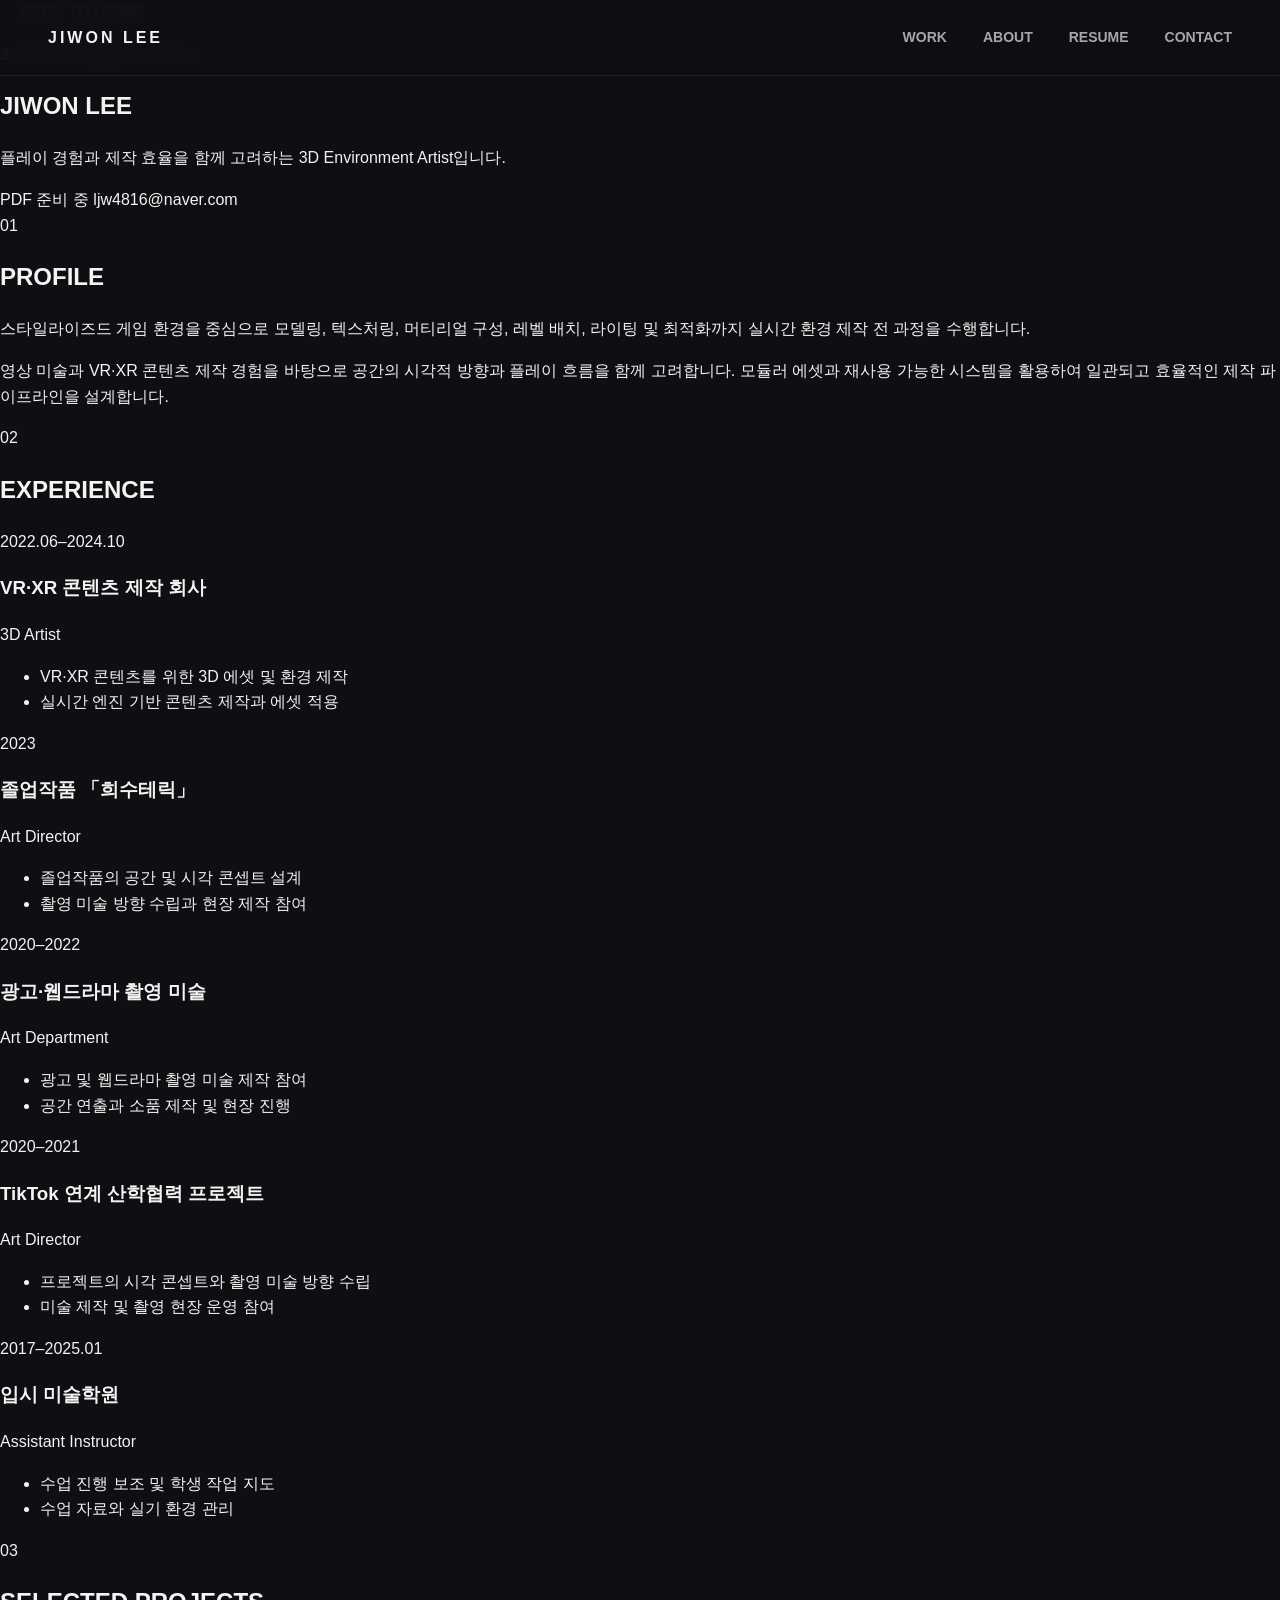
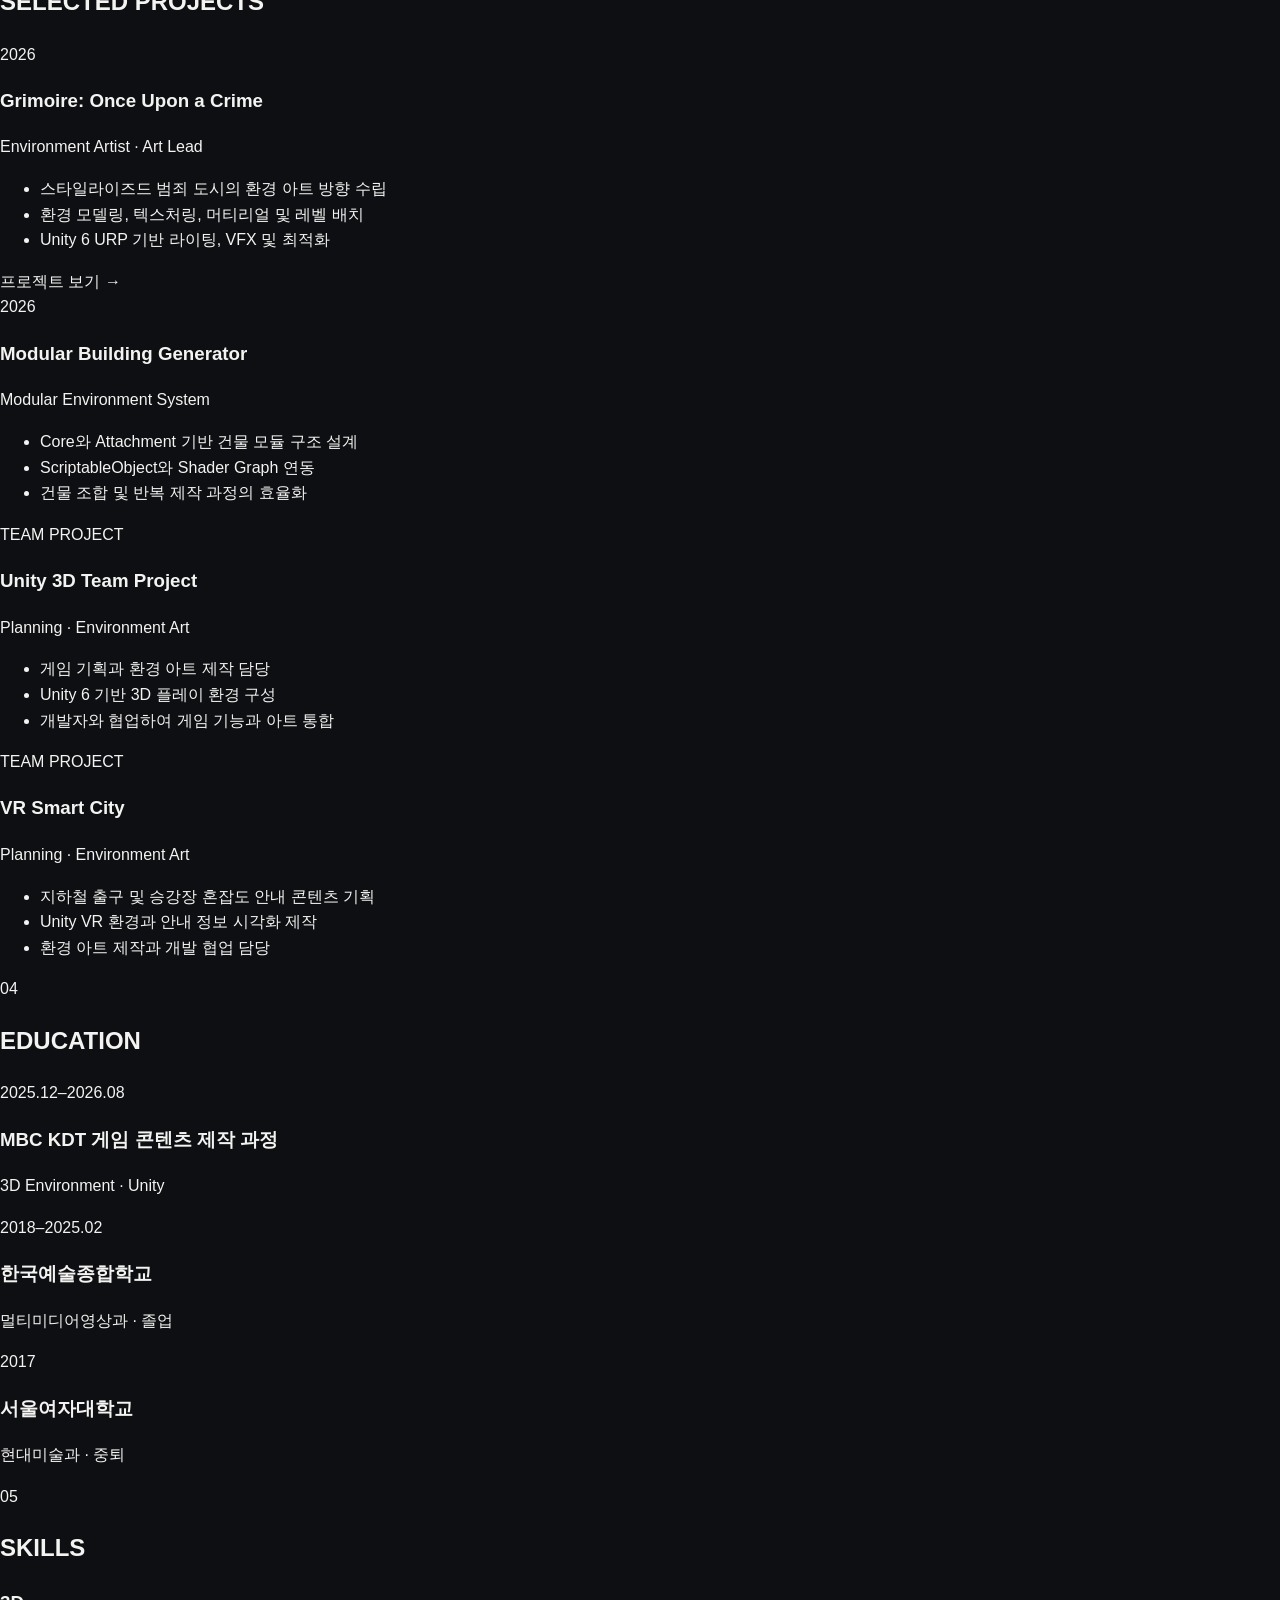
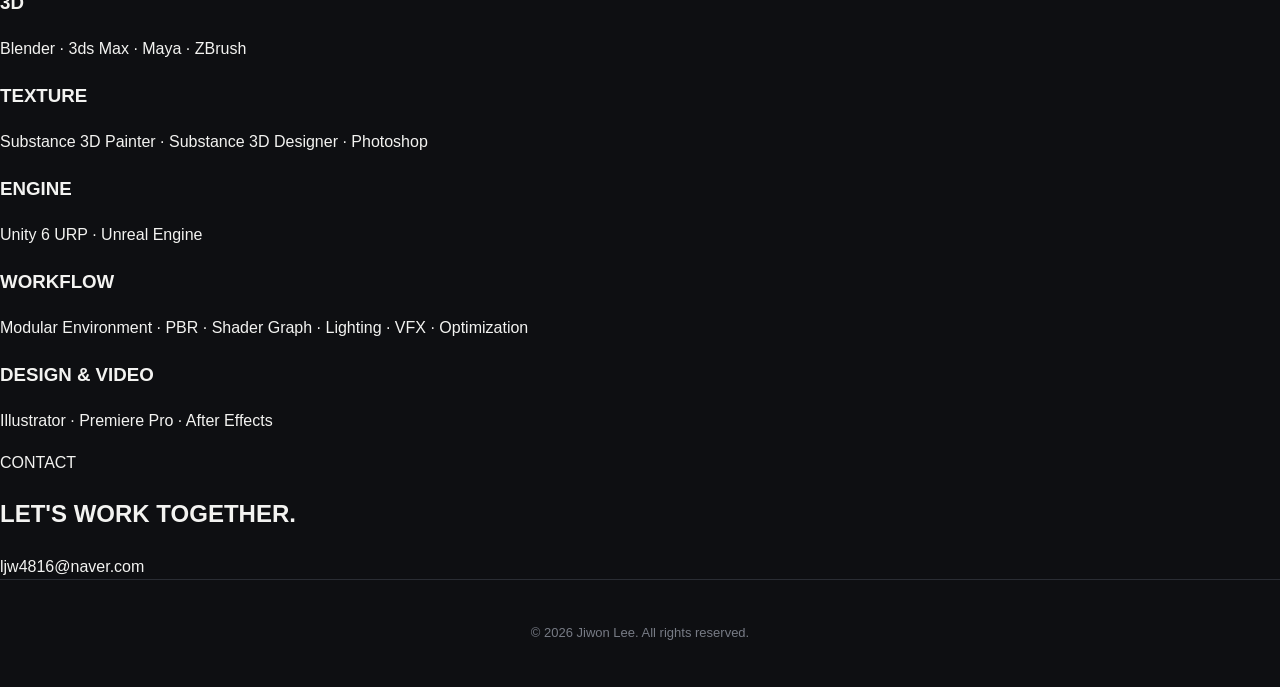
==== resume.html @ 272be7c1 "기능: 실제 이력 기반 웹 이력서 페이지 추가 학력, 실무 경험, 주요 프로젝트 및 사용 기술을 실제 이력에 맞게 반영했습니다." ====
<!DOCTYPE html>
<html lang="ko">
<head>
    <meta charset="UTF-8">
    <meta name="viewport" content="width=device-width, initial-scale=1.0">

    <title>Resume | Jiwon Lee</title>

    <link rel="stylesheet" href="style.css">
    <link rel="stylesheet" href="resume.css">
</head>

<body class="resume-page">

<header class="site-header">
    <a class="logo" href="index.html">JIWON LEE</a>

    <nav>
        <a href="index.html#projects">Work</a>
        <a href="index.html#about">About</a>
        <a href="index.html#resume">Resume</a>
        <a href="index.html#contact">Contact</a>
    </nav>
</header>

<main class="resume-main">

    <!-- 이력서 제목 -->
    <section class="resume-hero">

        <a class="resume-back-link" href="index.html">
            ← BACK TO HOME
        </a>

        <div class="resume-heading">
            <p>3D ENVIRONMENT ARTIST</p>

            <h1>JIWON LEE</h1>

            <p class="resume-introduction">
                플레이 경험과 제작 효율을 함께 고려하는
                3D Environment Artist입니다.
            </p>
        </div>

        <div class="resume-actions">
            <span class="resume-download disabled-download">
                PDF 준비 중
            </span>

            <a class="resume-email" href="mailto:ljw4816@naver.com">
                ljw4816@naver.com
            </a>
        </div>

    </section>


    <!-- 프로필 -->
    <section class="resume-content-section">

        <div class="resume-section-title">
            <span>01</span>
            <h2>PROFILE</h2>
        </div>

        <div class="resume-section-body">
            <p class="resume-profile-text">
                스타일라이즈드 게임 환경을 중심으로 모델링, 텍스처링,
                머티리얼 구성, 레벨 배치, 라이팅 및 최적화까지
                실시간 환경 제작 전 과정을 수행합니다.
            </p>

            <p class="resume-profile-text">
                영상 미술과 VR·XR 콘텐츠 제작 경험을 바탕으로
                공간의 시각적 방향과 플레이 흐름을 함께 고려합니다.
                모듈러 에셋과 재사용 가능한 시스템을 활용하여
                일관되고 효율적인 제작 파이프라인을 설계합니다.
            </p>
        </div>

    </section>


    <!-- 경력 -->
    <section class="resume-content-section">

        <div class="resume-section-title">
            <span>02</span>
            <h2>EXPERIENCE</h2>
        </div>

        <div class="resume-section-body">

            <article class="resume-entry">
                <div class="resume-entry-date">
                    2022.06–2024.10
                </div>

                <div class="resume-entry-content">
                    <h3>VR·XR 콘텐츠 제작 회사</h3>

                    <p class="resume-entry-subtitle">
                        3D Artist
                    </p>

                    <ul>
                        <li>VR·XR 콘텐츠를 위한 3D 에셋 및 환경 제작</li>
                        <li>실시간 엔진 기반 콘텐츠 제작과 에셋 적용</li>
                    </ul>
                </div>
            </article>


            <article class="resume-entry">
                <div class="resume-entry-date">
                    2023
                </div>

                <div class="resume-entry-content">
                    <h3>졸업작품 「희수테릭」</h3>

                    <p class="resume-entry-subtitle">
                        Art Director
                    </p>

                    <ul>
                        <li>졸업작품의 공간 및 시각 콘셉트 설계</li>
                        <li>촬영 미술 방향 수립과 현장 제작 참여</li>
                    </ul>
                </div>
            </article>


            <article class="resume-entry">
                <div class="resume-entry-date">
                    2020–2022
                </div>

                <div class="resume-entry-content">
                    <h3>광고·웹드라마 촬영 미술</h3>

                    <p class="resume-entry-subtitle">
                        Art Department
                    </p>

                    <ul>
                        <li>광고 및 웹드라마 촬영 미술 제작 참여</li>
                        <li>공간 연출과 소품 제작 및 현장 진행</li>
                    </ul>
                </div>
            </article>


            <article class="resume-entry">
                <div class="resume-entry-date">
                    2020–2021
                </div>

                <div class="resume-entry-content">
                    <h3>TikTok 연계 산학협력 프로젝트</h3>

                    <p class="resume-entry-subtitle">
                        Art Director
                    </p>

                    <ul>
                        <li>프로젝트의 시각 콘셉트와 촬영 미술 방향 수립</li>
                        <li>미술 제작 및 촬영 현장 운영 참여</li>
                    </ul>
                </div>
            </article>


            <article class="resume-entry">
                <div class="resume-entry-date">
                    2017–2025.01
                </div>

                <div class="resume-entry-content">
                    <h3>입시 미술학원</h3>

                    <p class="resume-entry-subtitle">
                        Assistant Instructor
                    </p>

                    <ul>
                        <li>수업 진행 보조 및 학생 작업 지도</li>
                        <li>수업 자료와 실기 환경 관리</li>
                    </ul>
                </div>
            </article>

        </div>

    </section>


    <!-- 주요 프로젝트 -->
    <section class="resume-content-section">

        <div class="resume-section-title">
            <span>03</span>
            <h2>SELECTED PROJECTS</h2>
        </div>

        <div class="resume-section-body">

            <article class="resume-entry">
                <div class="resume-entry-date">
                    2026
                </div>

                <div class="resume-entry-content">
                    <h3>Grimoire: Once Upon a Crime</h3>

                    <p class="resume-entry-subtitle">
                        Environment Artist · Art Lead
                    </p>

                    <ul>
                        <li>스타일라이즈드 범죄 도시의 환경 아트 방향 수립</li>
                        <li>환경 모델링, 텍스처링, 머티리얼 및 레벨 배치</li>
                        <li>Unity 6 URP 기반 라이팅, VFX 및 최적화</li>
                    </ul>

                    <a
                        class="resume-project-link"
                        href="projects/grimoire.html"
                    >
                        프로젝트 보기 →
                    </a>
                </div>
            </article>


            <article class="resume-entry">
                <div class="resume-entry-date">
                    2026
                </div>

                <div class="resume-entry-content">
                    <h3>Modular Building Generator</h3>

                    <p class="resume-entry-subtitle">
                        Modular Environment System
                    </p>

                    <ul>
                        <li>Core와 Attachment 기반 건물 모듈 구조 설계</li>
                        <li>ScriptableObject와 Shader Graph 연동</li>
                        <li>건물 조합 및 반복 제작 과정의 효율화</li>
                    </ul>
                </div>
            </article>


            <article class="resume-entry">
                <div class="resume-entry-date">
                    TEAM PROJECT
                </div>

                <div class="resume-entry-content">
                    <h3>Unity 3D Team Project</h3>

                    <p class="resume-entry-subtitle">
                        Planning · Environment Art
                    </p>

                    <ul>
                        <li>게임 기획과 환경 아트 제작 담당</li>
                        <li>Unity 6 기반 3D 플레이 환경 구성</li>
                        <li>개발자와 협업하여 게임 기능과 아트 통합</li>
                    </ul>
                </div>
            </article>


            <article class="resume-entry">
                <div class="resume-entry-date">
                    TEAM PROJECT
                </div>

                <div class="resume-entry-content">
                    <h3>VR Smart City</h3>

                    <p class="resume-entry-subtitle">
                        Planning · Environment Art
                    </p>

                    <ul>
                        <li>지하철 출구 및 승강장 혼잡도 안내 콘텐츠 기획</li>
                        <li>Unity VR 환경과 안내 정보 시각화 제작</li>
                        <li>환경 아트 제작과 개발 협업 담당</li>
                    </ul>
                </div>
            </article>

        </div>

    </section>


    <!-- 학력 및 교육 -->
    <section class="resume-content-section">

        <div class="resume-section-title">
            <span>04</span>
            <h2>EDUCATION</h2>
        </div>

        <div class="resume-section-body">

            <article class="resume-entry">
                <div class="resume-entry-date">
                    2025.12–2026.08
                </div>

                <div class="resume-entry-content">
                    <h3>MBC KDT 게임 콘텐츠 제작 과정</h3>

                    <p class="resume-entry-subtitle">
                        3D Environment · Unity
                    </p>
                </div>
            </article>


            <article class="resume-entry">
                <div class="resume-entry-date">
                    2018–2025.02
                </div>

                <div class="resume-entry-content">
                    <h3>한국예술종합학교</h3>

                    <p class="resume-entry-subtitle">
                        멀티미디어영상과 · 졸업
                    </p>
                </div>
            </article>


            <article class="resume-entry">
                <div class="resume-entry-date">
                    2017
                </div>

                <div class="resume-entry-content">
                    <h3>서울여자대학교</h3>

                    <p class="resume-entry-subtitle">
                        현대미술과 · 중퇴
                    </p>
                </div>
            </article>

        </div>

    </section>


    <!-- 기술 -->
    <section class="resume-content-section">

        <div class="resume-section-title">
            <span>05</span>
            <h2>SKILLS</h2>
        </div>

        <div class="resume-section-body skills-body">

            <div class="resume-skill-group">
                <h3>3D</h3>
                <p>Blender · 3ds Max · Maya · ZBrush</p>
            </div>

            <div class="resume-skill-group">
                <h3>TEXTURE</h3>
                <p>
                    Substance 3D Painter · Substance 3D Designer · Photoshop
                </p>
            </div>

            <div class="resume-skill-group">
                <h3>ENGINE</h3>
                <p>Unity 6 URP · Unreal Engine</p>
            </div>

            <div class="resume-skill-group">
                <h3>WORKFLOW</h3>
                <p>
                    Modular Environment · PBR · Shader Graph ·
                    Lighting · VFX · Optimization
                </p>
            </div>

            <div class="resume-skill-group">
                <h3>DESIGN & VIDEO</h3>
                <p>
                    Illustrator · Premiere Pro · After Effects
                </p>
            </div>

        </div>

    </section>


    <!-- 연락처 -->
    <section class="resume-contact">

        <p>CONTACT</p>
        <h2>LET'S WORK TOGETHER.</h2>

        <a href="mailto:ljw4816@naver.com">
            ljw4816@naver.com
        </a>

    </section>

</main>

<footer>
    <p>© 2026 Jiwon Lee. All rights reserved.</p>
</footer>

</body>
</html>
---- style.css ----
/* ================================
   기본 설정
================================ */

:root {
    --background: #0e0f12;
    --surface: #17191e;
    --surface-light: #1d2026;
    --text-primary: #f3f3f1;
    --text-secondary: #a5a7ad;
    --line: #2a2d34;
    --accent: #9a7cff;
}

* {
    box-sizing: border-box;
}

html {
    scroll-behavior: smooth;
}

body {
    margin: 0;
    background-color: var(--background);
    color: var(--text-primary);
    font-family: "Pretendard", "Noto Sans KR", Arial, sans-serif;
    line-height: 1.6;
}

a {
    color: inherit;
    text-decoration: none;
}

img {
    display: block;
    width: 100%;
}

.section {
    width: min(1400px, calc(100% - 96px));
    margin: 0 auto;
    padding: 130px 0;
}


/* ================================
   상단 메뉴
================================ */

.site-header {
    position: fixed;
    top: 0;
    left: 0;
    z-index: 1000;

    display: flex;
    align-items: center;
    justify-content: space-between;

    width: 100%;
    height: 76px;
    padding: 0 48px;

    background-color: rgba(14, 15, 18, 0.92);
    border-bottom: 1px solid rgba(255, 255, 255, 0.08);
    backdrop-filter: blur(12px);
}

.logo {
    font-size: 16px;
    font-weight: 800;
    letter-spacing: 3px;
}

nav {
    display: flex;
    gap: 36px;
}

nav a {
    position: relative;
    color: var(--text-secondary);
    font-size: 14px;
    font-weight: 600;
    text-transform: uppercase;
    transition: color 0.2s ease;
}

nav a:hover {
    color: var(--text-primary);
}

nav a::after {
    position: absolute;
    bottom: -10px;
    left: 0;

    width: 0;
    height: 2px;

    background-color: var(--accent);
    content: "";
    transition: width 0.2s ease;
}

nav a:hover::after {
    width: 100%;
}


/* ================================
   Hero
================================ */

.hero {
    position: relative;
    display: flex;
    align-items: flex-end;

    min-height: 100vh;
    padding: 150px 6% 80px;
    overflow: hidden;
}

.hero-image {
    position: absolute;
    inset: 76px 0 0;
}

.hero-overlay {
    position: absolute;
    inset: 0;

    background:
        linear-gradient(
            to top,
            rgba(8, 9, 12, 1) 5%,
            rgba(8, 9, 12, 0.72) 38%,
            rgba(8, 9, 12, 0.12) 75%
        );
}

.hero-content {
    position: relative;
    z-index: 2;
    max-width: 850px;
}

.hero-name {
    margin: 0 0 8px;
    font-size: clamp(42px, 6vw, 82px);
    font-weight: 800;
    line-height: 1;
    letter-spacing: -2px;
}

.hero h1 {
    margin: 22px 0 12px;
    color: var(--accent);
    font-size: clamp(18px, 2vw, 28px);
    font-weight: 600;
    letter-spacing: 4px;
}

.hero-description {
    margin: 0;
    color: var(--text-secondary);
    font-size: clamp(15px, 1.4vw, 19px);
}

.hero-button {
    position: absolute;
    right: 6%;
    bottom: 82px;
    z-index: 2;

    padding: 15px 26px;
    color: var(--accent);
    border: 1px solid var(--accent);

    font-size: 14px;
    font-weight: 700;
    letter-spacing: 1px;
    transition:
        color 0.2s ease,
        background-color 0.2s ease;
}

.hero-button:hover {
    color: #101114;
    background-color: var(--accent);
}


/* ================================
   임시 이미지 영역
================================ */

.placeholder-image {
    display: flex;
    align-items: center;
    justify-content: center;

    color: #777b85;
    background:
        linear-gradient(
            135deg,
            #191c22 0%,
            #232833 50%,
            #17191e 100%
        );
}

.placeholder-image span {
    padding: 12px 18px;
    border: 1px solid #3b3f49;

    font-size: 13px;
    font-weight: 700;
    letter-spacing: 2px;
}


/* ================================
   섹션 제목
================================ */

.section-heading {
    margin-bottom: 42px;
}

.section-heading p {
    margin: 0 0 7px;
    color: var(--accent);

    font-size: 12px;
    font-weight: 700;
    letter-spacing: 3px;
}

.section-heading h2 {
    margin: 0;
    font-size: clamp(28px, 4vw, 44px);
    letter-spacing: 3px;
}

.section-heading h2::after {
    display: block;

    width: 50px;
    height: 3px;
    margin-top: 16px;

    background-color: var(--accent);
    content: "";
}


/* ================================
   프로젝트
================================ */

.projects {
    padding-top: 120px;
}

.project-grid {
    display: grid;
    grid-template-columns: repeat(2, minmax(0, 1fr));
    gap: 28px;
}

.project-card {
    overflow: hidden;
    background-color: var(--surface);
    border: 1px solid var(--line);
    border-radius: 6px;

    transition:
        transform 0.25s ease,
        border-color 0.25s ease;
}

.project-card:hover {
    transform: translateY(-6px);
    border-color: var(--accent);
}

.project-image {
    width: 100%;
    aspect-ratio: 16 / 9;
    overflow: hidden;
}

.project-image img {
    width: 100%;
    height: 100%;
    object-fit: cover;

    transition: transform 0.35s ease;
}

.project-card:hover .project-image img {
    transform: scale(1.03);
}

.project-info {
    display: grid;
    grid-template-columns: auto 1fr auto;
    align-items: center;
    gap: 18px;

    min-height: 112px;
    padding: 22px 24px;
}

.project-number {
    align-self: start;
    color: var(--accent);
    font-weight: 800;
}

.project-info h3 {
    margin: 0 0 4px;
    font-size: 17px;
    line-height: 1.4;
}

.project-info p {
    margin: 0;
    color: var(--text-secondary);
    font-size: 14px;
}

.project-arrow {
    color: var(--accent);
    font-size: 25px;
}


/* ================================
   About
================================ */

.about {
    border-top: 1px solid var(--line);
}

.about-content {
    display: grid;
    grid-template-columns: 240px 1fr;
    align-items: center;
    gap: 70px;
}

.about-symbol {
    display: flex;
    align-items: center;
    justify-content: center;

    width: 210px;
    aspect-ratio: 1;
    color: var(--accent);
    border: 1px solid var(--accent);
    border-radius: 50%;

    font-size: 54px;
    font-weight: 800;
    letter-spacing: -4px;
}

.about-text {
    max-width: 850px;
}

.about-text h3 {
    margin: 0 0 22px;
    font-size: clamp(24px, 3vw, 38px);
    line-height: 1.35;
}

.about-text p {
    color: var(--text-secondary);
    font-size: 17px;
}

.skill-list {
    display: flex;
    flex-wrap: wrap;
    gap: 12px 30px;

    margin: 30px 0 0;
    padding: 26px 0 0;
    border-top: 1px solid var(--line);
    list-style: none;
}

.skill-list li {
    color: var(--accent);
    font-weight: 700;
}


/* ================================
   Resume
================================ */

.resume {
    border-top: 1px solid var(--line);
}

.resume-box {
    display: flex;
    align-items: center;
    justify-content: space-between;
    gap: 40px;

    padding: 48px;
    background-color: var(--surface);
    border: 1px solid var(--line);
}

.resume-box p {
    margin: 0;
    color: var(--text-secondary);
    font-size: 18px;
}

.outline-button {
    flex-shrink: 0;
    padding: 14px 24px;
    color: var(--accent);
    border: 1px solid var(--accent);

    font-size: 14px;
    font-weight: 700;
    letter-spacing: 1px;
}

.outline-button:hover {
    color: var(--background);
    background-color: var(--accent);
}


/* ================================
   Contact
================================ */

.contact {
    padding-top: 160px;
    padding-bottom: 160px;
    text-align: center;
}

.contact-label {
    margin: 0;
    color: var(--accent);

    font-size: 13px;
    font-weight: 700;
    letter-spacing: 4px;
}

.contact h2 {
    margin: 20px 0;
    font-size: clamp(36px, 6vw, 76px);
    line-height: 1.1;
}

.contact > p:not(.contact-label) {
    color: var(--text-secondary);
}

.email-link {
    display: inline-block;
    margin-top: 20px;

    color: var(--accent);
    font-size: clamp(18px, 2vw, 26px);
    font-weight: 700;
}

.social-links {
    display: flex;
    justify-content: center;
    gap: 30px;

    margin-top: 45px;
}

.social-links a {
    color: var(--text-secondary);
}

.social-links a:hover {
    color: var(--text-primary);
}


/* ================================
   Footer
================================ */

footer {
    padding: 30px 48px;
    color: #777b85;
    border-top: 1px solid var(--line);

    font-size: 13px;
    text-align: center;
}


/* ================================
   태블릿 · 모바일
================================ */

@media (max-width: 900px) {
    .section {
        width: min(100% - 48px, 1400px);
        padding: 90px 0;
    }

    .site-header {
        height: 68px;
        padding: 0 24px;
    }

    nav {
        gap: 20px;
    }

    .hero {
        min-height: 820px;
        padding: 130px 24px 100px;
    }

    .hero-image {
        inset: 68px 0 0;
    }

    .hero-button {
        right: auto;
        bottom: 40px;
        left: 24px;
    }

    .project-grid {
        grid-template-columns: 1fr;
    }

    .about-content {
        grid-template-columns: 1fr;
        gap: 40px;
    }

    .about-symbol {
        width: 150px;
    }

    .resume-box {
        align-items: flex-start;
        flex-direction: column;
    }
}

@media (max-width: 620px) {
    .logo {
        font-size: 13px;
        letter-spacing: 2px;
    }

    nav a {
        display: none;
    }

    nav a:first-child,
    nav a:last-child {
        display: block;
    }

    .hero-name {
        letter-spacing: -1px;
    }

    .hero h1 {
        letter-spacing: 2px;
    }

    .project-info {
        grid-template-columns: auto 1fr;
    }

    .project-arrow {
        display: none;
    }

    .resume-box {
        padding: 30px 24px;
    }

    .social-links {
        flex-wrap: wrap;
    }
}
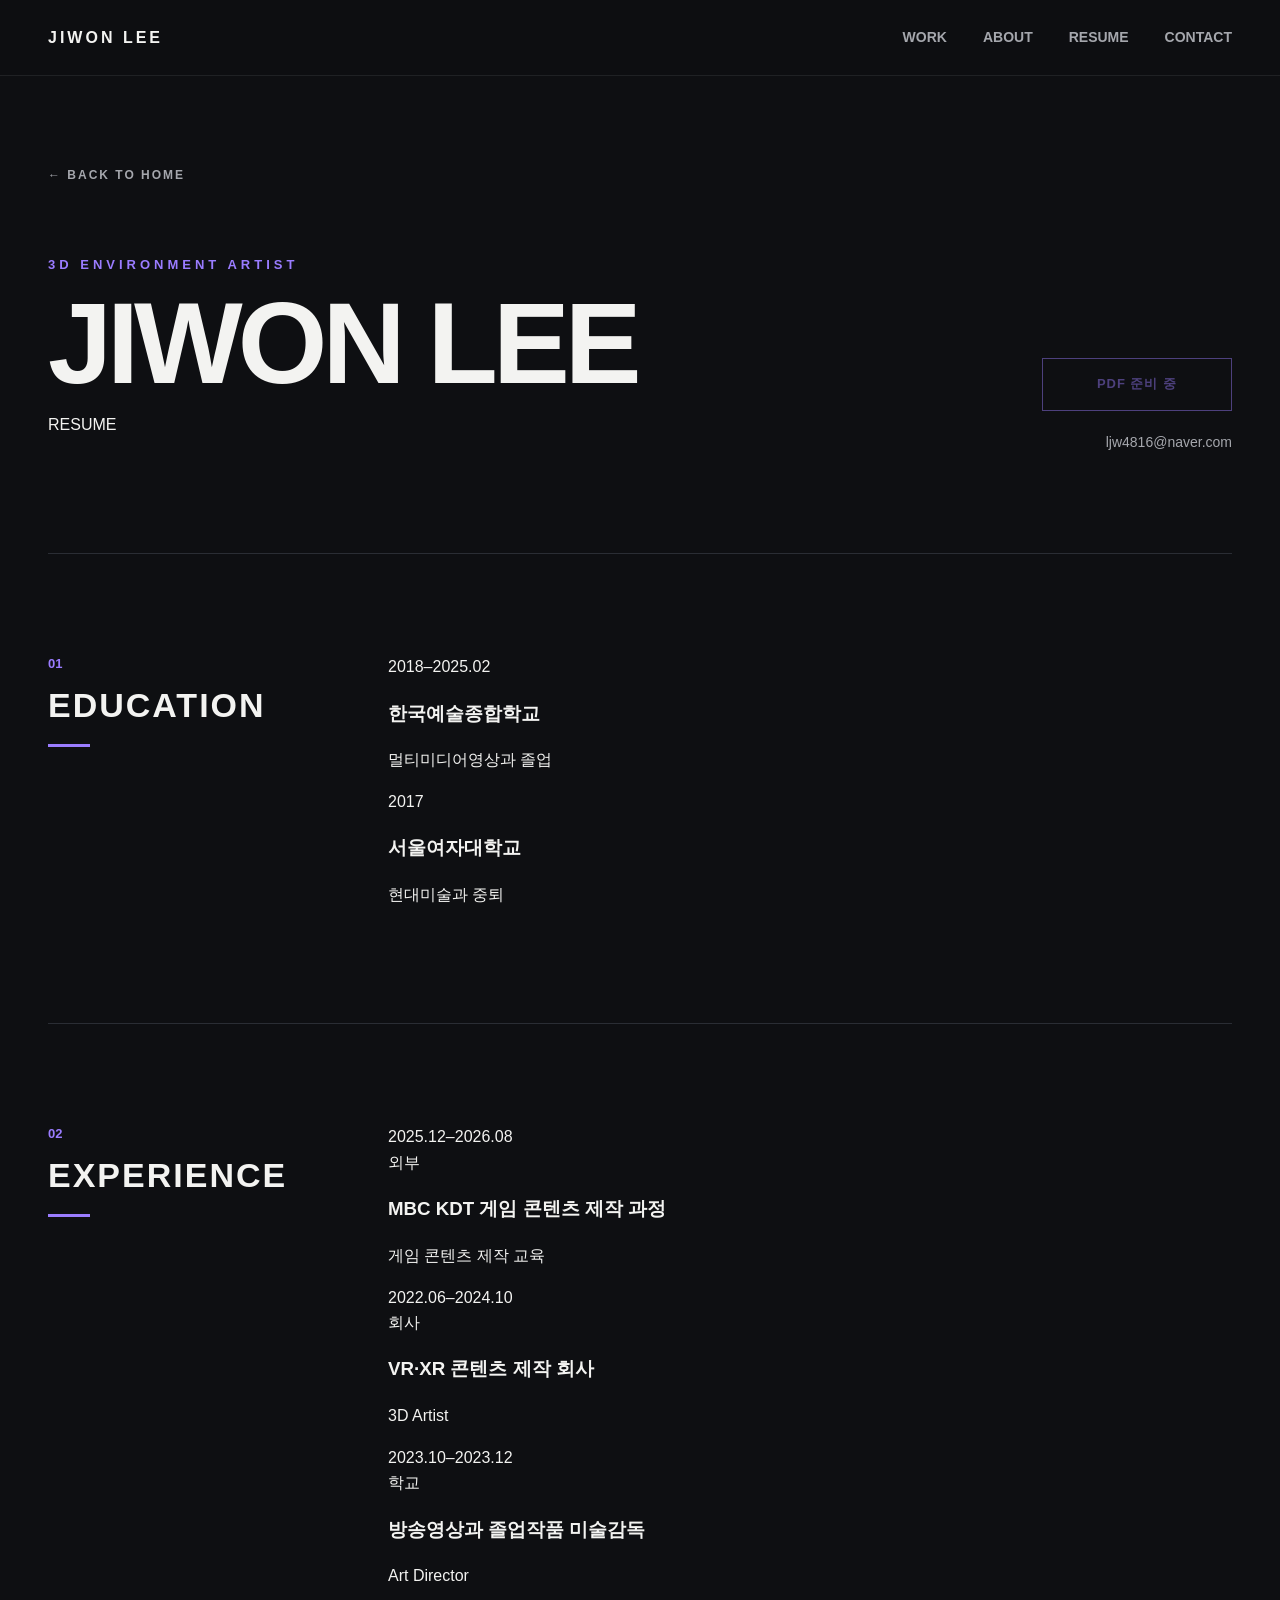
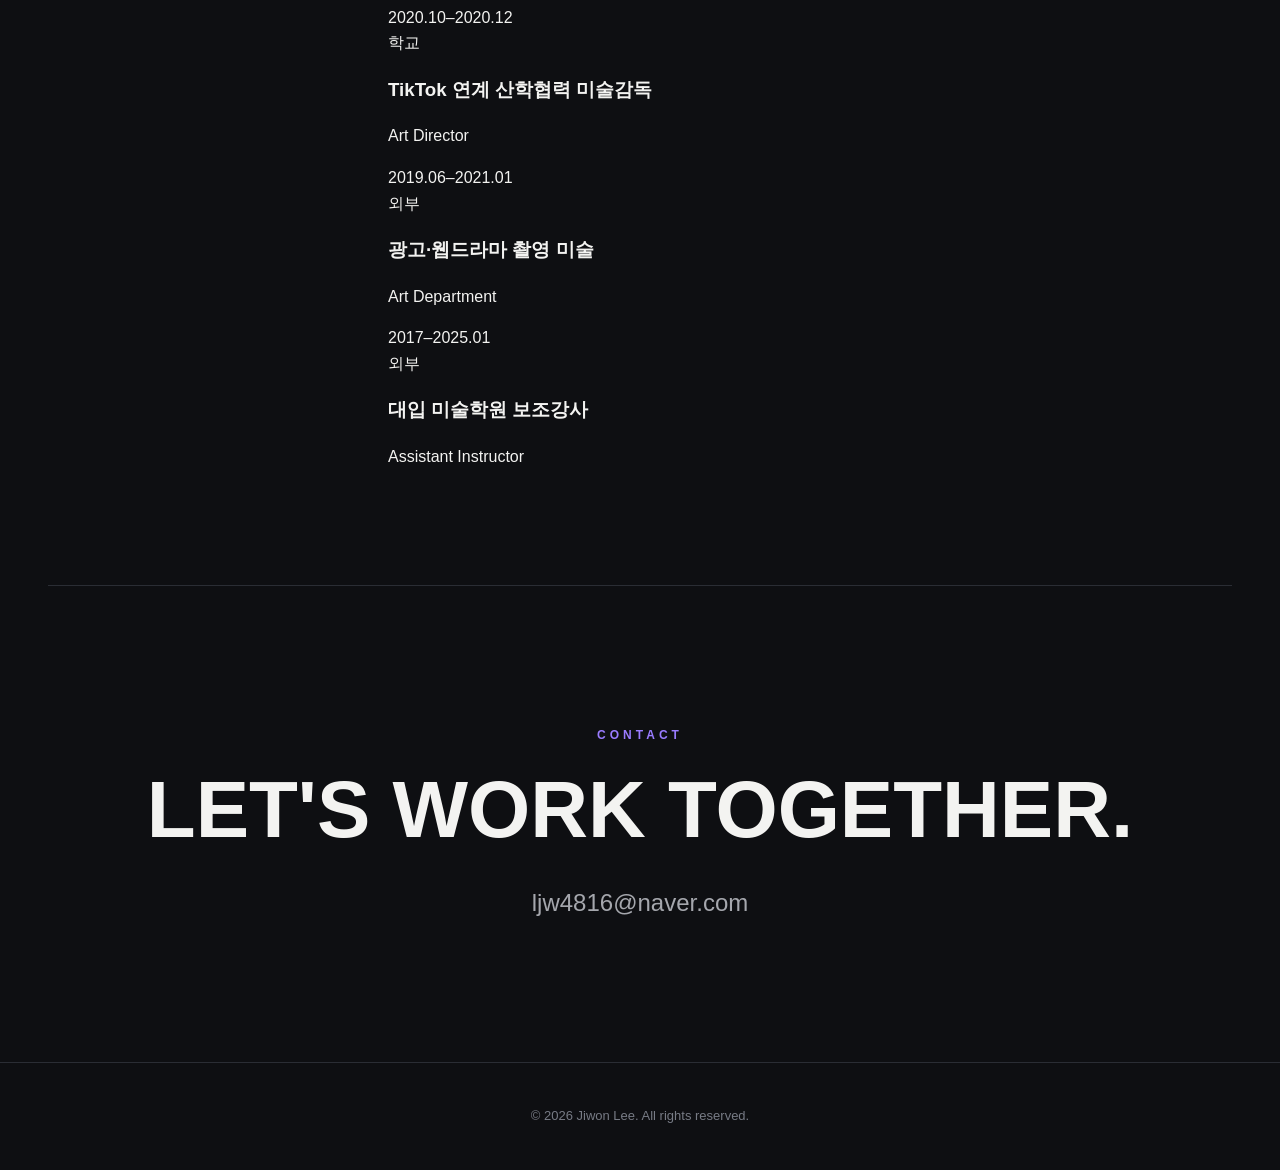
==== commit 0d87c2a2: "이력서 페이지 학력 및 경력 내용 정리" ====
--- a/resume.html
+++ b/resume.html
@@ -7,423 +7,303 @@
     <title>Resume | Jiwon Lee</title>
 
     <link rel="stylesheet" href="style.css">
-    <link rel="stylesheet" href="resume.css">
+    <link rel="stylesheet" href="projects/resume.css">
 </head>
 
 <body class="resume-page">
 
-<header class="site-header">
-    <a class="logo" href="index.html">JIWON LEE</a>
-
-    <nav>
-        <a href="index.html#projects">Work</a>
-        <a href="index.html#about">About</a>
-        <a href="index.html#resume">Resume</a>
-        <a href="index.html#contact">Contact</a>
-    </nav>
-</header>
-
-<main class="resume-main">
-
-    <!-- 이력서 제목 -->
-    <section class="resume-hero">
-
-        <a class="resume-back-link" href="index.html">
-            ← BACK TO HOME
-        </a>
-
-        <div class="resume-heading">
-            <p>3D ENVIRONMENT ARTIST</p>
-
-            <h1>JIWON LEE</h1>
-
-            <p class="resume-introduction">
-                플레이 경험과 제작 효율을 함께 고려하는
-                3D Environment Artist입니다.
-            </p>
-        </div>
-
-        <div class="resume-actions">
-            <span class="resume-download disabled-download">
-                PDF 준비 중
-            </span>
-
-            <a class="resume-email" href="mailto:ljw4816@naver.com">
+    <!-- 상단 내비게이션 -->
+    <header class="site-header">
+        <a class="logo" href="index.html">JIWON LEE</a>
+
+        <nav>
+            <a href="index.html#projects">Work</a>
+            <a href="index.html#about">About</a>
+            <a class="active" href="resume.html">Resume</a>
+            <a href="index.html#contact">Contact</a>
+        </nav>
+    </header>
+
+
+    <main class="resume-main">
+
+        <!-- 이력서 상단 -->
+        <section class="resume-hero">
+
+            <a class="resume-back-link" href="index.html">
+                ← BACK TO HOME
+            </a>
+
+            <div class="resume-heading">
+                <p class="resume-label">3D ENVIRONMENT ARTIST</p>
+
+                <h1>JIWON LEE</h1>
+
+                <p class="resume-page-title">
+                    RESUME
+                </p>
+            </div>
+
+            <div class="resume-actions">
+                <span class="resume-download disabled-download">
+                    PDF 준비 중
+                </span>
+
+                <a
+                    class="resume-email"
+                    href="mailto:ljw4816@naver.com"
+                >
+                    ljw4816@naver.com
+                </a>
+            </div>
+
+        </section>
+
+
+        <!-- 학력 -->
+        <section class="resume-content-section">
+
+            <div class="resume-section-title">
+                <span>01</span>
+                <h2>EDUCATION</h2>
+            </div>
+
+            <div class="resume-section-body">
+
+                <article class="education-entry">
+
+                    <div class="education-date">
+                        2018–2025.02
+                    </div>
+
+                    <div class="education-content">
+                        <h3>한국예술종합학교</h3>
+
+                        <p>
+                            멀티미디어영상과
+                            <span class="education-status">졸업</span>
+                        </p>
+                    </div>
+
+                </article>
+
+
+                <article class="education-entry">
+
+                    <div class="education-date">
+                        2017
+                    </div>
+
+                    <div class="education-content">
+                        <h3>서울여자대학교</h3>
+
+                        <p>
+                            현대미술과
+                            <span class="education-status">중퇴</span>
+                        </p>
+                    </div>
+
+                </article>
+
+            </div>
+
+        </section>
+
+
+        <!-- 경력 -->
+        <section class="resume-content-section experience-section">
+
+            <div class="resume-section-title">
+                <span>02</span>
+                <h2>EXPERIENCE</h2>
+            </div>
+
+            <div class="resume-section-body">
+
+                <div class="experience-timeline">
+
+
+                    <!-- MBC KDT -->
+                    <article class="timeline-entry">
+
+                        <div class="timeline-marker"></div>
+
+                        <div class="timeline-date">
+                            2025.12–2026.08
+                        </div>
+
+                        <div class="timeline-content">
+
+                            <span class="timeline-category">
+                                외부
+                            </span>
+
+                            <h3>MBC KDT 게임 콘텐츠 제작 과정</h3>
+
+                            <p class="timeline-role">
+                                게임 콘텐츠 제작 교육
+                            </p>
+
+                        </div>
+
+                    </article>
+
+
+                    <!-- VR·XR 회사 -->
+                    <article class="timeline-entry">
+
+                        <div class="timeline-marker"></div>
+
+                        <div class="timeline-date">
+                            2022.06–2024.10
+                        </div>
+
+                        <div class="timeline-content">
+
+                            <span class="timeline-category">
+                                회사
+                            </span>
+
+                            <h3>VR·XR 콘텐츠 제작 회사</h3>
+
+                            <p class="timeline-role">
+                                3D Artist
+                            </p>
+
+                        </div>
+
+                    </article>
+
+
+                    <!-- 졸업작품 -->
+                    <article class="timeline-entry">
+
+                        <div class="timeline-marker"></div>
+
+                        <div class="timeline-date">
+                            2023.10–2023.12
+                        </div>
+
+                        <div class="timeline-content">
+
+                            <span class="timeline-category">
+                                학교
+                            </span>
+
+                            <h3>방송영상과 졸업작품 미술감독</h3>
+
+                            <p class="timeline-role">
+                                Art Director
+                            </p>
+
+                        </div>
+
+                    </article>
+
+
+                    <!-- TikTok 산학협력 -->
+                    <article class="timeline-entry">
+
+                        <div class="timeline-marker"></div>
+
+                        <div class="timeline-date">
+                            2020.10–2020.12
+                        </div>
+
+                        <div class="timeline-content">
+
+                            <span class="timeline-category">
+                                학교
+                            </span>
+
+                            <h3>TikTok 연계 산학협력 미술감독</h3>
+
+                            <p class="timeline-role">
+                                Art Director
+                            </p>
+
+                        </div>
+
+                    </article>
+
+
+                    <!-- 광고·웹드라마 -->
+                    <article class="timeline-entry">
+
+                        <div class="timeline-marker"></div>
+
+                        <div class="timeline-date">
+                            2019.06–2021.01
+                        </div>
+
+                        <div class="timeline-content">
+
+                            <span class="timeline-category">
+                                외부
+                            </span>
+
+                            <h3>광고·웹드라마 촬영 미술</h3>
+
+                            <p class="timeline-role">
+                                Art Department
+                            </p>
+
+                        </div>
+
+                    </article>
+
+
+                    <!-- 입시 미술학원 -->
+                    <article class="timeline-entry">
+
+                        <div class="timeline-marker"></div>
+
+                        <div class="timeline-date">
+                            2017–2025.01
+                        </div>
+
+                        <div class="timeline-content">
+
+                            <span class="timeline-category">
+                                외부
+                            </span>
+
+                            <h3>대입 미술학원 보조강사</h3>
+
+                            <p class="timeline-role">
+                                Assistant Instructor
+                            </p>
+
+                        </div>
+
+                    </article>
+
+                </div>
+
+            </div>
+
+        </section>
+
+
+        <!-- 하단 연락처 -->
+        <section class="resume-contact">
+
+            <p>CONTACT</p>
+
+            <h2>LET'S WORK TOGETHER.</h2>
+
+            <a href="mailto:ljw4816@naver.com">
                 ljw4816@naver.com
             </a>
-        </div>
-
-    </section>
-
-
-    <!-- 프로필 -->
-    <section class="resume-content-section">
-
-        <div class="resume-section-title">
-            <span>01</span>
-            <h2>PROFILE</h2>
-        </div>
-
-        <div class="resume-section-body">
-            <p class="resume-profile-text">
-                스타일라이즈드 게임 환경을 중심으로 모델링, 텍스처링,
-                머티리얼 구성, 레벨 배치, 라이팅 및 최적화까지
-                실시간 환경 제작 전 과정을 수행합니다.
-            </p>
-
-            <p class="resume-profile-text">
-                영상 미술과 VR·XR 콘텐츠 제작 경험을 바탕으로
-                공간의 시각적 방향과 플레이 흐름을 함께 고려합니다.
-                모듈러 에셋과 재사용 가능한 시스템을 활용하여
-                일관되고 효율적인 제작 파이프라인을 설계합니다.
-            </p>
-        </div>
-
-    </section>
-
-
-    <!-- 경력 -->
-    <section class="resume-content-section">
-
-        <div class="resume-section-title">
-            <span>02</span>
-            <h2>EXPERIENCE</h2>
-        </div>
-
-        <div class="resume-section-body">
-
-            <article class="resume-entry">
-                <div class="resume-entry-date">
-                    2022.06–2024.10
-                </div>
-
-                <div class="resume-entry-content">
-                    <h3>VR·XR 콘텐츠 제작 회사</h3>
-
-                    <p class="resume-entry-subtitle">
-                        3D Artist
-                    </p>
-
-                    <ul>
-                        <li>VR·XR 콘텐츠를 위한 3D 에셋 및 환경 제작</li>
-                        <li>실시간 엔진 기반 콘텐츠 제작과 에셋 적용</li>
-                    </ul>
-                </div>
-            </article>
-
-
-            <article class="resume-entry">
-                <div class="resume-entry-date">
-                    2023
-                </div>
-
-                <div class="resume-entry-content">
-                    <h3>졸업작품 「희수테릭」</h3>
-
-                    <p class="resume-entry-subtitle">
-                        Art Director
-                    </p>
-
-                    <ul>
-                        <li>졸업작품의 공간 및 시각 콘셉트 설계</li>
-                        <li>촬영 미술 방향 수립과 현장 제작 참여</li>
-                    </ul>
-                </div>
-            </article>
-
-
-            <article class="resume-entry">
-                <div class="resume-entry-date">
-                    2020–2022
-                </div>
-
-                <div class="resume-entry-content">
-                    <h3>광고·웹드라마 촬영 미술</h3>
-
-                    <p class="resume-entry-subtitle">
-                        Art Department
-                    </p>
-
-                    <ul>
-                        <li>광고 및 웹드라마 촬영 미술 제작 참여</li>
-                        <li>공간 연출과 소품 제작 및 현장 진행</li>
-                    </ul>
-                </div>
-            </article>
-
-
-            <article class="resume-entry">
-                <div class="resume-entry-date">
-                    2020–2021
-                </div>
-
-                <div class="resume-entry-content">
-                    <h3>TikTok 연계 산학협력 프로젝트</h3>
-
-                    <p class="resume-entry-subtitle">
-                        Art Director
-                    </p>
-
-                    <ul>
-                        <li>프로젝트의 시각 콘셉트와 촬영 미술 방향 수립</li>
-                        <li>미술 제작 및 촬영 현장 운영 참여</li>
-                    </ul>
-                </div>
-            </article>
-
-
-            <article class="resume-entry">
-                <div class="resume-entry-date">
-                    2017–2025.01
-                </div>
-
-                <div class="resume-entry-content">
-                    <h3>입시 미술학원</h3>
-
-                    <p class="resume-entry-subtitle">
-                        Assistant Instructor
-                    </p>
-
-                    <ul>
-                        <li>수업 진행 보조 및 학생 작업 지도</li>
-                        <li>수업 자료와 실기 환경 관리</li>
-                    </ul>
-                </div>
-            </article>
-
-        </div>
-
-    </section>
-
-
-    <!-- 주요 프로젝트 -->
-    <section class="resume-content-section">
-
-        <div class="resume-section-title">
-            <span>03</span>
-            <h2>SELECTED PROJECTS</h2>
-        </div>
-
-        <div class="resume-section-body">
-
-            <article class="resume-entry">
-                <div class="resume-entry-date">
-                    2026
-                </div>
-
-                <div class="resume-entry-content">
-                    <h3>Grimoire: Once Upon a Crime</h3>
-
-                    <p class="resume-entry-subtitle">
-                        Environment Artist · Art Lead
-                    </p>
-
-                    <ul>
-                        <li>스타일라이즈드 범죄 도시의 환경 아트 방향 수립</li>
-                        <li>환경 모델링, 텍스처링, 머티리얼 및 레벨 배치</li>
-                        <li>Unity 6 URP 기반 라이팅, VFX 및 최적화</li>
-                    </ul>
-
-                    <a
-                        class="resume-project-link"
-                        href="projects/grimoire.html"
-                    >
-                        프로젝트 보기 →
-                    </a>
-                </div>
-            </article>
-
-
-            <article class="resume-entry">
-                <div class="resume-entry-date">
-                    2026
-                </div>
-
-                <div class="resume-entry-content">
-                    <h3>Modular Building Generator</h3>
-
-                    <p class="resume-entry-subtitle">
-                        Modular Environment System
-                    </p>
-
-                    <ul>
-                        <li>Core와 Attachment 기반 건물 모듈 구조 설계</li>
-                        <li>ScriptableObject와 Shader Graph 연동</li>
-                        <li>건물 조합 및 반복 제작 과정의 효율화</li>
-                    </ul>
-                </div>
-            </article>
-
-
-            <article class="resume-entry">
-                <div class="resume-entry-date">
-                    TEAM PROJECT
-                </div>
-
-                <div class="resume-entry-content">
-                    <h3>Unity 3D Team Project</h3>
-
-                    <p class="resume-entry-subtitle">
-                        Planning · Environment Art
-                    </p>
-
-                    <ul>
-                        <li>게임 기획과 환경 아트 제작 담당</li>
-                        <li>Unity 6 기반 3D 플레이 환경 구성</li>
-                        <li>개발자와 협업하여 게임 기능과 아트 통합</li>
-                    </ul>
-                </div>
-            </article>
-
-
-            <article class="resume-entry">
-                <div class="resume-entry-date">
-                    TEAM PROJECT
-                </div>
-
-                <div class="resume-entry-content">
-                    <h3>VR Smart City</h3>
-
-                    <p class="resume-entry-subtitle">
-                        Planning · Environment Art
-                    </p>
-
-                    <ul>
-                        <li>지하철 출구 및 승강장 혼잡도 안내 콘텐츠 기획</li>
-                        <li>Unity VR 환경과 안내 정보 시각화 제작</li>
-                        <li>환경 아트 제작과 개발 협업 담당</li>
-                    </ul>
-                </div>
-            </article>
-
-        </div>
-
-    </section>
-
-
-    <!-- 학력 및 교육 -->
-    <section class="resume-content-section">
-
-        <div class="resume-section-title">
-            <span>04</span>
-            <h2>EDUCATION</h2>
-        </div>
-
-        <div class="resume-section-body">
-
-            <article class="resume-entry">
-                <div class="resume-entry-date">
-                    2025.12–2026.08
-                </div>
-
-                <div class="resume-entry-content">
-                    <h3>MBC KDT 게임 콘텐츠 제작 과정</h3>
-
-                    <p class="resume-entry-subtitle">
-                        3D Environment · Unity
-                    </p>
-                </div>
-            </article>
-
-
-            <article class="resume-entry">
-                <div class="resume-entry-date">
-                    2018–2025.02
-                </div>
-
-                <div class="resume-entry-content">
-                    <h3>한국예술종합학교</h3>
-
-                    <p class="resume-entry-subtitle">
-                        멀티미디어영상과 · 졸업
-                    </p>
-                </div>
-            </article>
-
-
-            <article class="resume-entry">
-                <div class="resume-entry-date">
-                    2017
-                </div>
-
-                <div class="resume-entry-content">
-                    <h3>서울여자대학교</h3>
-
-                    <p class="resume-entry-subtitle">
-                        현대미술과 · 중퇴
-                    </p>
-                </div>
-            </article>
-
-        </div>
-
-    </section>
-
-
-    <!-- 기술 -->
-    <section class="resume-content-section">
-
-        <div class="resume-section-title">
-            <span>05</span>
-            <h2>SKILLS</h2>
-        </div>
-
-        <div class="resume-section-body skills-body">
-
-            <div class="resume-skill-group">
-                <h3>3D</h3>
-                <p>Blender · 3ds Max · Maya · ZBrush</p>
-            </div>
-
-            <div class="resume-skill-group">
-                <h3>TEXTURE</h3>
-                <p>
-                    Substance 3D Painter · Substance 3D Designer · Photoshop
-                </p>
-            </div>
-
-            <div class="resume-skill-group">
-                <h3>ENGINE</h3>
-                <p>Unity 6 URP · Unreal Engine</p>
-            </div>
-
-            <div class="resume-skill-group">
-                <h3>WORKFLOW</h3>
-                <p>
-                    Modular Environment · PBR · Shader Graph ·
-                    Lighting · VFX · Optimization
-                </p>
-            </div>
-
-            <div class="resume-skill-group">
-                <h3>DESIGN & VIDEO</h3>
-                <p>
-                    Illustrator · Premiere Pro · After Effects
-                </p>
-            </div>
-
-        </div>
-
-    </section>
-
-
-    <!-- 연락처 -->
-    <section class="resume-contact">
-
-        <p>CONTACT</p>
-        <h2>LET'S WORK TOGETHER.</h2>
-
-        <a href="mailto:ljw4816@naver.com">
-            ljw4816@naver.com
-        </a>
-
-    </section>
-
-</main>
-
-<footer>
-    <p>© 2026 Jiwon Lee. All rights reserved.</p>
-</footer>
+
+        </section>
+
+    </main>
+
+
+    <footer>
+        <p>© 2026 Jiwon Lee. All rights reserved.</p>
+    </footer>
 
 </body>
 </html>
--- a/projects/resume.css
+++ b/projects/resume.css
@@ -0,0 +1,438 @@
+/* ================================
+   웹 이력서 기본 설정
+================================ */
+
+.resume-page {
+    background-color: var(--background);
+}
+
+.resume-main {
+    width: min(1240px, calc(100% - 96px));
+    margin: 0 auto;
+    padding-top: 76px;
+}
+
+
+/* ================================
+   이력서 상단
+================================ */
+
+.resume-hero {
+    display: grid;
+    grid-template-columns: minmax(0, 1fr) auto;
+    gap: 70px;
+
+    padding: 90px 0 100px;
+    border-bottom: 1px solid var(--line);
+}
+
+.resume-back-link {
+    grid-column: 1 / -1;
+
+    width: fit-content;
+    color: var(--text-secondary);
+
+    font-size: 12px;
+    font-weight: 700;
+    letter-spacing: 2px;
+
+    transition: color 0.2s ease;
+}
+
+.resume-back-link:hover {
+    color: var(--accent);
+}
+
+.resume-heading > p:first-child {
+    margin: 0 0 16px;
+    color: var(--accent);
+
+    font-size: 13px;
+    font-weight: 700;
+    letter-spacing: 4px;
+}
+
+.resume-heading h1 {
+    margin: 0;
+
+    font-size: clamp(58px, 9vw, 120px);
+    line-height: 0.9;
+    letter-spacing: -5px;
+}
+
+.resume-introduction {
+    max-width: 650px;
+    margin: 35px 0 0;
+
+    color: var(--text-secondary);
+
+    font-size: clamp(17px, 2vw, 23px);
+    line-height: 1.7;
+}
+
+.resume-actions {
+    display: flex;
+    align-items: flex-end;
+    flex-direction: column;
+    justify-content: flex-end;
+    gap: 20px;
+}
+
+.resume-download {
+    display: inline-flex;
+    align-items: center;
+    justify-content: center;
+
+    min-width: 190px;
+    padding: 15px 24px;
+
+    color: var(--accent);
+    border: 1px solid var(--accent);
+
+    font-size: 13px;
+    font-weight: 700;
+    letter-spacing: 1px;
+
+    transition:
+        color 0.2s ease,
+        background-color 0.2s ease;
+}
+
+.resume-download:not(.disabled-download):hover {
+    color: var(--background);
+    background-color: var(--accent);
+}
+
+.disabled-download {
+    cursor: default;
+    opacity: 0.45;
+    pointer-events: none;
+}
+
+.resume-email {
+    color: var(--text-secondary);
+    font-size: 14px;
+}
+
+.resume-email:hover {
+    color: var(--text-primary);
+}
+
+
+/* ================================
+   이력서 공통 섹션
+================================ */
+
+.resume-content-section {
+    display: grid;
+    grid-template-columns: 260px minmax(0, 1fr);
+    gap: 80px;
+
+    padding: 100px 0;
+    border-bottom: 1px solid var(--line);
+}
+
+.resume-section-title {
+    position: sticky;
+    top: 115px;
+    align-self: start;
+}
+
+.resume-section-title span {
+    display: block;
+    margin-bottom: 10px;
+
+    color: var(--accent);
+
+    font-size: 13px;
+    font-weight: 800;
+}
+
+.resume-section-title h2 {
+    margin: 0;
+
+    font-size: clamp(22px, 3vw, 34px);
+    line-height: 1.2;
+    letter-spacing: 2px;
+}
+
+.resume-section-title h2::after {
+    display: block;
+
+    width: 42px;
+    height: 3px;
+    margin-top: 18px;
+
+    background-color: var(--accent);
+    content: "";
+}
+
+.resume-section-body {
+    min-width: 0;
+}
+
+
+/* ================================
+   프로필
+================================ */
+
+.resume-profile-text {
+    max-width: 800px;
+    margin: 0 0 22px;
+
+    color: var(--text-secondary);
+
+    font-size: clamp(17px, 2vw, 21px);
+    line-height: 1.9;
+}
+
+.resume-profile-text:last-child {
+    margin-bottom: 0;
+}
+
+
+/* ================================
+   경력 · 프로젝트 · 학력
+================================ */
+
+.resume-entry {
+    display: grid;
+    grid-template-columns: 170px minmax(0, 1fr);
+    gap: 38px;
+
+    padding: 0 0 48px;
+    margin-bottom: 48px;
+
+    border-bottom: 1px solid var(--line);
+}
+
+.resume-entry:last-child {
+    padding-bottom: 0;
+    margin-bottom: 0;
+    border-bottom: 0;
+}
+
+.resume-entry-date {
+    padding-top: 5px;
+
+    color: var(--accent);
+
+    font-size: 13px;
+    font-weight: 700;
+    line-height: 1.6;
+    letter-spacing: 1px;
+}
+
+.resume-entry-content h3 {
+    margin: 0 0 7px;
+
+    color: var(--text-primary);
+
+    font-size: clamp(20px, 2vw, 27px);
+    line-height: 1.4;
+}
+
+.resume-entry-subtitle {
+    margin: 0 0 19px;
+
+    color: var(--text-secondary);
+
+    font-size: 14px;
+    font-weight: 600;
+    letter-spacing: 0.5px;
+}
+
+.resume-entry-content ul {
+    margin: 0;
+    padding-left: 20px;
+
+    color: var(--text-secondary);
+
+    font-size: 15px;
+    line-height: 1.9;
+}
+
+.resume-entry-content li::marker {
+    color: var(--accent);
+}
+
+.resume-project-link {
+    display: inline-block;
+    margin-top: 24px;
+
+    color: var(--accent);
+
+    font-size: 13px;
+    font-weight: 700;
+    letter-spacing: 1px;
+}
+
+.resume-project-link:hover {
+    color: var(--text-primary);
+}
+
+
+/* ================================
+   기술
+================================ */
+
+.skills-body {
+    display: grid;
+    grid-template-columns: repeat(2, minmax(0, 1fr));
+    gap: 22px;
+}
+
+.resume-skill-group {
+    min-height: 150px;
+    padding: 28px;
+
+    background-color: var(--surface);
+    border: 1px solid var(--line);
+
+    transition:
+        border-color 0.2s ease,
+        transform 0.2s ease;
+}
+
+.resume-skill-group:hover {
+    transform: translateY(-3px);
+    border-color: var(--accent);
+}
+
+.resume-skill-group h3 {
+    margin: 0 0 16px;
+
+    color: var(--accent);
+
+    font-size: 13px;
+    letter-spacing: 2px;
+}
+
+.resume-skill-group p {
+    margin: 0;
+
+    color: var(--text-secondary);
+
+    font-size: 15px;
+    line-height: 1.8;
+}
+
+
+/* ================================
+   연락처
+================================ */
+
+.resume-contact {
+    padding: 140px 0;
+    text-align: center;
+}
+
+.resume-contact > p {
+    margin: 0;
+
+    color: var(--accent);
+
+    font-size: 12px;
+    font-weight: 700;
+    letter-spacing: 4px;
+}
+
+.resume-contact h2 {
+    margin: 20px 0;
+
+    font-size: clamp(38px, 7vw, 80px);
+    line-height: 1.1;
+}
+
+.resume-contact a {
+    display: inline-block;
+    margin-top: 10px;
+
+    color: var(--text-secondary);
+
+    font-size: clamp(17px, 2vw, 24px);
+}
+
+.resume-contact a:hover {
+    color: var(--accent);
+}
+
+
+/* ================================
+   태블릿
+================================ */
+
+@media (max-width: 900px) {
+    .resume-main {
+        width: calc(100% - 48px);
+        padding-top: 68px;
+    }
+
+    .resume-hero {
+        grid-template-columns: 1fr;
+        gap: 45px;
+        padding: 65px 0 75px;
+    }
+
+    .resume-actions {
+        align-items: flex-start;
+    }
+
+    .resume-content-section {
+        grid-template-columns: 1fr;
+        gap: 50px;
+        padding: 75px 0;
+    }
+
+    .resume-section-title {
+        position: static;
+    }
+
+    .resume-entry {
+        grid-template-columns: 140px minmax(0, 1fr);
+        gap: 28px;
+    }
+}
+
+
+/* ================================
+   모바일
+================================ */
+
+@media (max-width: 620px) {
+    .resume-main {
+        width: calc(100% - 32px);
+    }
+
+    .resume-hero {
+        padding-top: 48px;
+    }
+
+    .resume-heading h1 {
+        letter-spacing: -2px;
+    }
+
+    .resume-entry {
+        grid-template-columns: 1fr;
+        gap: 12px;
+
+        padding-bottom: 36px;
+        margin-bottom: 36px;
+    }
+
+    .resume-entry-date {
+        padding-top: 0;
+    }
+
+    .skills-body {
+        grid-template-columns: 1fr;
+    }
+
+    .resume-skill-group {
+        min-height: auto;
+    }
+
+    .resume-contact {
+        padding: 100px 0;
+    }
+}
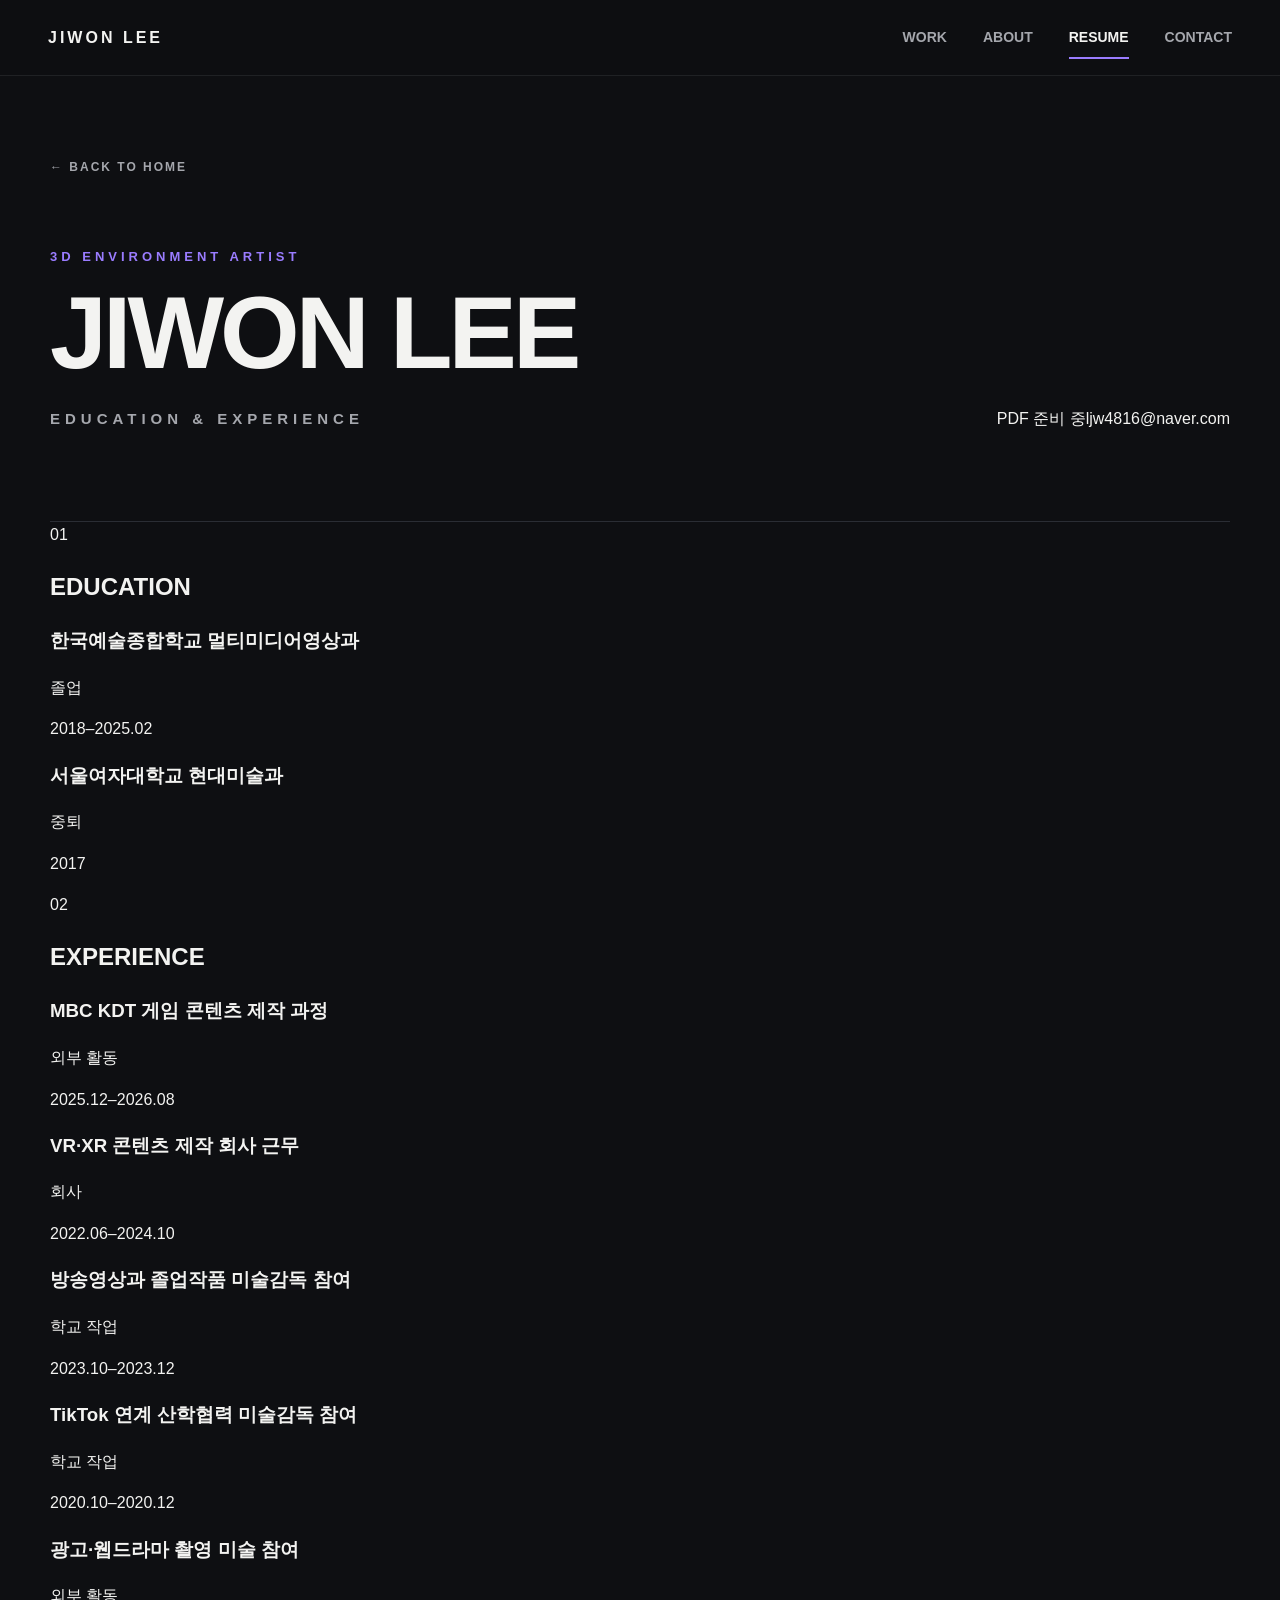
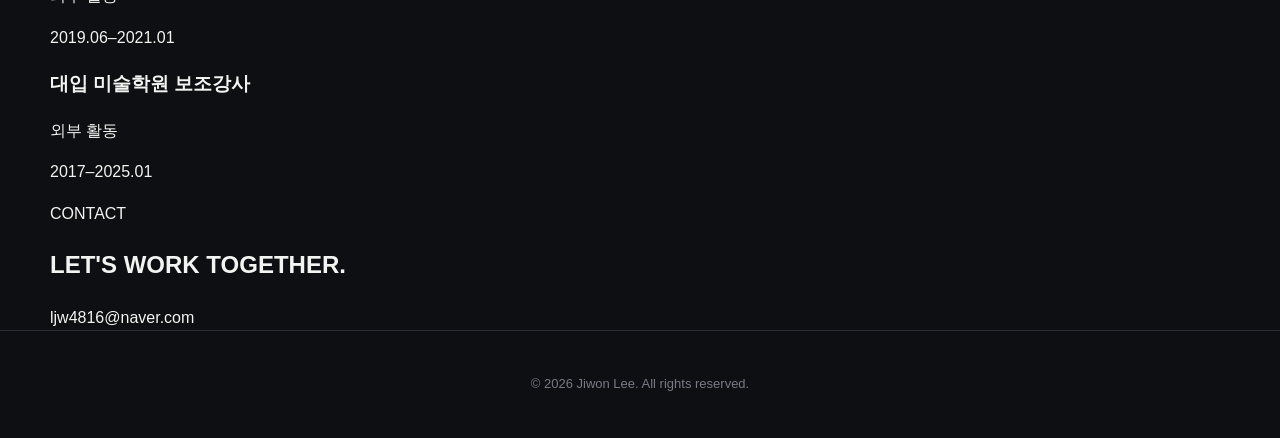
==== commit 86797cb2: "이력서 정보 표시 순서 정리" ====
--- a/resume.html
+++ b/resume.html
@@ -1,8 +1,13 @@
 <!DOCTYPE html>
 <html lang="ko">
+
 <head>
     <meta charset="UTF-8">
-    <meta name="viewport" content="width=device-width, initial-scale=1.0">
+
+    <meta
+        name="viewport"
+        content="width=device-width, initial-scale=1.0"
+    >
 
     <title>Resume | Jiwon Lee</title>
 
@@ -10,11 +15,15 @@
     <link rel="stylesheet" href="projects/resume.css">
 </head>
 
+
 <body class="resume-page">
 
     <!-- 상단 내비게이션 -->
     <header class="site-header">
-        <a class="logo" href="index.html">JIWON LEE</a>
+
+        <a class="logo" href="index.html">
+            JIWON LEE
+        </a>
 
         <nav>
             <a href="index.html#projects">Work</a>
@@ -22,6 +31,7 @@
             <a class="active" href="resume.html">Resume</a>
             <a href="index.html#contact">Contact</a>
         </nav>
+
     </header>
 
 
@@ -35,16 +45,21 @@
             </a>
 
             <div class="resume-heading">
-                <p class="resume-label">3D ENVIRONMENT ARTIST</p>
+
+                <p class="resume-label">
+                    3D ENVIRONMENT ARTIST
+                </p>
 
                 <h1>JIWON LEE</h1>
 
                 <p class="resume-page-title">
-                    RESUME
+                    EDUCATION &amp; EXPERIENCE
                 </p>
+
             </div>
 
             <div class="resume-actions">
+
                 <span class="resume-download disabled-download">
                     PDF 준비 중
                 </span>
@@ -55,6 +70,7 @@
                 >
                     ljw4816@naver.com
                 </a>
+
             </div>
 
         </section>
@@ -64,84 +80,89 @@
         <section class="resume-content-section">
 
             <div class="resume-section-title">
+
                 <span>01</span>
+
                 <h2>EDUCATION</h2>
-            </div>
+
+            </div>
+
 
             <div class="resume-section-body">
 
-                <article class="education-entry">
-
-                    <div class="education-date">
-                        2018–2025.02
-                    </div>
-
-                    <div class="education-content">
-                        <h3>한국예술종합학교</h3>
-
-                        <p>
-                            멀티미디어영상과
-                            <span class="education-status">졸업</span>
+                <div class="resume-list">
+
+                    <!-- 한국예술종합학교 -->
+                    <article class="resume-card">
+
+                        <h3>한국예술종합학교 멀티미디어영상과</h3>
+
+                        <p class="resume-category">
+                            졸업
                         </p>
-                    </div>
-
-                </article>
-
-
-                <article class="education-entry">
-
-                    <div class="education-date">
-                        2017
-                    </div>
-
-                    <div class="education-content">
-                        <h3>서울여자대학교</h3>
-
-                        <p>
-                            현대미술과
-                            <span class="education-status">중퇴</span>
+
+                        <p class="resume-date">
+                            2018–2025.02
                         </p>
-                    </div>
-
-                </article>
+
+                    </article>
+
+
+                    <!-- 서울여자대학교 -->
+                    <article class="resume-card">
+
+                        <h3>서울여자대학교 현대미술과</h3>
+
+                        <p class="resume-category">
+                            중퇴
+                        </p>
+
+                        <p class="resume-date">
+                            2017
+                        </p>
+
+                    </article>
+
+                </div>
 
             </div>
 
         </section>
 
 
-        <!-- 경력 -->
-        <section class="resume-content-section experience-section">
+        <!-- 경력 및 활동 -->
+        <section class="resume-content-section">
 
             <div class="resume-section-title">
+
                 <span>02</span>
+
                 <h2>EXPERIENCE</h2>
-            </div>
+
+            </div>
+
 
             <div class="resume-section-body">
 
                 <div class="experience-timeline">
 
-
                     <!-- MBC KDT -->
                     <article class="timeline-entry">
 
                         <div class="timeline-marker"></div>
 
-                        <div class="timeline-date">
-                            2025.12–2026.08
-                        </div>
-
-                        <div class="timeline-content">
-
-                            <span class="timeline-category">
-                                외부
-                            </span>
-
-                            <h3>MBC KDT 게임 콘텐츠 제작 과정</h3>
-
-                            <p class="timeline-role">
-                                게임 콘텐츠 제작 교육
+                        <div class="timeline-card">
+
+                            <h3>
+                                MBC KDT 게임 콘텐츠 제작 과정
+                            </h3>
+
+                            <p class="resume-category">
+                                외부 활동
+                            </p>
+
+                            <p class="resume-date">
+                                2025.12–2026.08
                             </p>
 
                         </div>
@@ -154,46 +175,42 @@
 
                         <div class="timeline-marker"></div>
 
-                        <div class="timeline-date">
-                            2022.06–2024.10
-                        </div>
-
-                        <div class="timeline-content">
-
-                            <span class="timeline-category">
+                        <div class="timeline-card">
+
+                            <h3>
+                                VR·XR 콘텐츠 제작 회사 근무
+                            </h3>
+
+                            <p class="resume-category">
                                 회사
-                            </span>
-
-                            <h3>VR·XR 콘텐츠 제작 회사</h3>
-
-                            <p class="timeline-role">
-                                3D Artist
-                            </p>
-
-                        </div>
-
-                    </article>
-
-
-                    <!-- 졸업작품 -->
-                    <article class="timeline-entry">
-
-                        <div class="timeline-marker"></div>
-
-                        <div class="timeline-date">
-                            2023.10–2023.12
-                        </div>
-
-                        <div class="timeline-content">
-
-                            <span class="timeline-category">
-                                학교
-                            </span>
-
-                            <h3>방송영상과 졸업작품 미술감독</h3>
-
-                            <p class="timeline-role">
-                                Art Director
+                            </p>
+
+                            <p class="resume-date">
+                                2022.06–2024.10
+                            </p>
+
+                        </div>
+
+                    </article>
+
+
+                    <!-- 방송영상과 졸업작품 -->
+                    <article class="timeline-entry">
+
+                        <div class="timeline-marker"></div>
+
+                        <div class="timeline-card">
+
+                            <h3>
+                                방송영상과 졸업작품 미술감독 참여
+                            </h3>
+
+                            <p class="resume-category">
+                                학교 작업
+                            </p>
+
+                            <p class="resume-date">
+                                2023.10–2023.12
                             </p>
 
                         </div>
@@ -206,20 +223,18 @@
 
                         <div class="timeline-marker"></div>
 
-                        <div class="timeline-date">
-                            2020.10–2020.12
-                        </div>
-
-                        <div class="timeline-content">
-
-                            <span class="timeline-category">
-                                학교
-                            </span>
-
-                            <h3>TikTok 연계 산학협력 미술감독</h3>
-
-                            <p class="timeline-role">
-                                Art Director
+                        <div class="timeline-card">
+
+                            <h3>
+                                TikTok 연계 산학협력 미술감독 참여
+                            </h3>
+
+                            <p class="resume-category">
+                                학교 작업
+                            </p>
+
+                            <p class="resume-date">
+                                2020.10–2020.12
                             </p>
 
                         </div>
@@ -232,46 +247,42 @@
 
                         <div class="timeline-marker"></div>
 
-                        <div class="timeline-date">
-                            2019.06–2021.01
-                        </div>
-
-                        <div class="timeline-content">
-
-                            <span class="timeline-category">
-                                외부
-                            </span>
-
-                            <h3>광고·웹드라마 촬영 미술</h3>
-
-                            <p class="timeline-role">
-                                Art Department
-                            </p>
-
-                        </div>
-
-                    </article>
-
-
-                    <!-- 입시 미술학원 -->
-                    <article class="timeline-entry">
-
-                        <div class="timeline-marker"></div>
-
-                        <div class="timeline-date">
-                            2017–2025.01
-                        </div>
-
-                        <div class="timeline-content">
-
-                            <span class="timeline-category">
-                                외부
-                            </span>
-
-                            <h3>대입 미술학원 보조강사</h3>
-
-                            <p class="timeline-role">
-                                Assistant Instructor
+                        <div class="timeline-card">
+
+                            <h3>
+                                광고·웹드라마 촬영 미술 참여
+                            </h3>
+
+                            <p class="resume-category">
+                                외부 활동
+                            </p>
+
+                            <p class="resume-date">
+                                2019.06–2021.01
+                            </p>
+
+                        </div>
+
+                    </article>
+
+
+                    <!-- 미술학원 -->
+                    <article class="timeline-entry">
+
+                        <div class="timeline-marker"></div>
+
+                        <div class="timeline-card">
+
+                            <h3>
+                                대입 미술학원 보조강사
+                            </h3>
+
+                            <p class="resume-category">
+                                외부 활동
+                            </p>
+
+                            <p class="resume-date">
+                                2017–2025.01
                             </p>
 
                         </div>
@@ -285,7 +296,7 @@
         </section>
 
 
-        <!-- 하단 연락처 -->
+        <!-- 연락처 -->
         <section class="resume-contact">
 
             <p>CONTACT</p>
@@ -302,8 +313,13 @@
 
 
     <footer>
-        <p>© 2026 Jiwon Lee. All rights reserved.</p>
+
+        <p>
+            © 2026 Jiwon Lee. All rights reserved.
+        </p>
+
     </footer>
 
 </body>
+
 </html>
--- a/projects/resume.css
+++ b/projects/resume.css
@@ -7,9 +7,22 @@
 }
 
 .resume-main {
-    width: min(1240px, calc(100% - 96px));
+    width: min(1180px, calc(100% - 96px));
     margin: 0 auto;
     padding-top: 76px;
+}
+
+
+/* ================================
+   현재 내비게이션 표시
+================================ */
+
+.site-header nav a.active {
+    color: var(--text-primary);
+}
+
+.site-header nav a.active::after {
+    width: 100%;
 }
 
 
@@ -22,14 +35,14 @@
     grid-template-columns: minmax(0, 1fr) auto;
     gap: 70px;
 
-    padding: 90px 0 100px;
+    padding: 82px 0 90px;
     border-bottom: 1px solid var(--line);
 }
 
 .resume-back-link {
     grid-column: 1 / -1;
+    width: fit-content;
 
-    width: fit-content;
     color: var(--text-secondary);
 
     font-size: 12px;
@@ -43,8 +56,9 @@
     color: var(--accent);
 }
 
-.resume-heading > p:first-child {
+.resume-label {
     margin: 0 0 16px;
+
     color: var(--accent);
 
     font-size: 13px;
@@ -55,384 +69,24 @@
 .resume-heading h1 {
     margin: 0;
 
-    font-size: clamp(58px, 9vw, 120px);
-    line-height: 0.9;
-    letter-spacing: -5px;
+    color: var(--text-primary);
+
+    font-size: clamp(54px, 8vw, 105px);
+    font-weight: 800;
+    line-height: 0.95;
+    letter-spacing: -4px;
 }
 
-.resume-introduction {
-    max-width: 650px;
-    margin: 35px 0 0;
+.resume-page-title {
+    margin: 26px 0 0;
 
     color: var(--text-secondary);
 
-    font-size: clamp(17px, 2vw, 23px);
-    line-height: 1.7;
+    font-size: 15px;
+    font-weight: 700;
+    letter-spacing: 5px;
 }
 
 .resume-actions {
     display: flex;
-    align-items: flex-end;
-    flex-direction: column;
-    justify-content: flex-end;
-    gap: 20px;
-}
-
-.resume-download {
-    display: inline-flex;
-    align-items: center;
-    justify-content: center;
-
-    min-width: 190px;
-    padding: 15px 24px;
-
-    color: var(--accent);
-    border: 1px solid var(--accent);
-
-    font-size: 13px;
-    font-weight: 700;
-    letter-spacing: 1px;
-
-    transition:
-        color 0.2s ease,
-        background-color 0.2s ease;
-}
-
-.resume-download:not(.disabled-download):hover {
-    color: var(--background);
-    background-color: var(--accent);
-}
-
-.disabled-download {
-    cursor: default;
-    opacity: 0.45;
-    pointer-events: none;
-}
-
-.resume-email {
-    color: var(--text-secondary);
-    font-size: 14px;
-}
-
-.resume-email:hover {
-    color: var(--text-primary);
-}
-
-
-/* ================================
-   이력서 공통 섹션
-================================ */
-
-.resume-content-section {
-    display: grid;
-    grid-template-columns: 260px minmax(0, 1fr);
-    gap: 80px;
-
-    padding: 100px 0;
-    border-bottom: 1px solid var(--line);
-}
-
-.resume-section-title {
-    position: sticky;
-    top: 115px;
-    align-self: start;
-}
-
-.resume-section-title span {
-    display: block;
-    margin-bottom: 10px;
-
-    color: var(--accent);
-
-    font-size: 13px;
-    font-weight: 800;
-}
-
-.resume-section-title h2 {
-    margin: 0;
-
-    font-size: clamp(22px, 3vw, 34px);
-    line-height: 1.2;
-    letter-spacing: 2px;
-}
-
-.resume-section-title h2::after {
-    display: block;
-
-    width: 42px;
-    height: 3px;
-    margin-top: 18px;
-
-    background-color: var(--accent);
-    content: "";
-}
-
-.resume-section-body {
-    min-width: 0;
-}
-
-
-/* ================================
-   프로필
-================================ */
-
-.resume-profile-text {
-    max-width: 800px;
-    margin: 0 0 22px;
-
-    color: var(--text-secondary);
-
-    font-size: clamp(17px, 2vw, 21px);
-    line-height: 1.9;
-}
-
-.resume-profile-text:last-child {
-    margin-bottom: 0;
-}
-
-
-/* ================================
-   경력 · 프로젝트 · 학력
-================================ */
-
-.resume-entry {
-    display: grid;
-    grid-template-columns: 170px minmax(0, 1fr);
-    gap: 38px;
-
-    padding: 0 0 48px;
-    margin-bottom: 48px;
-
-    border-bottom: 1px solid var(--line);
-}
-
-.resume-entry:last-child {
-    padding-bottom: 0;
-    margin-bottom: 0;
-    border-bottom: 0;
-}
-
-.resume-entry-date {
-    padding-top: 5px;
-
-    color: var(--accent);
-
-    font-size: 13px;
-    font-weight: 700;
-    line-height: 1.6;
-    letter-spacing: 1px;
-}
-
-.resume-entry-content h3 {
-    margin: 0 0 7px;
-
-    color: var(--text-primary);
-
-    font-size: clamp(20px, 2vw, 27px);
-    line-height: 1.4;
-}
-
-.resume-entry-subtitle {
-    margin: 0 0 19px;
-
-    color: var(--text-secondary);
-
-    font-size: 14px;
-    font-weight: 600;
-    letter-spacing: 0.5px;
-}
-
-.resume-entry-content ul {
-    margin: 0;
-    padding-left: 20px;
-
-    color: var(--text-secondary);
-
-    font-size: 15px;
-    line-height: 1.9;
-}
-
-.resume-entry-content li::marker {
-    color: var(--accent);
-}
-
-.resume-project-link {
-    display: inline-block;
-    margin-top: 24px;
-
-    color: var(--accent);
-
-    font-size: 13px;
-    font-weight: 700;
-    letter-spacing: 1px;
-}
-
-.resume-project-link:hover {
-    color: var(--text-primary);
-}
-
-
-/* ================================
-   기술
-================================ */
-
-.skills-body {
-    display: grid;
-    grid-template-columns: repeat(2, minmax(0, 1fr));
-    gap: 22px;
-}
-
-.resume-skill-group {
-    min-height: 150px;
-    padding: 28px;
-
-    background-color: var(--surface);
-    border: 1px solid var(--line);
-
-    transition:
-        border-color 0.2s ease,
-        transform 0.2s ease;
-}
-
-.resume-skill-group:hover {
-    transform: translateY(-3px);
-    border-color: var(--accent);
-}
-
-.resume-skill-group h3 {
-    margin: 0 0 16px;
-
-    color: var(--accent);
-
-    font-size: 13px;
-    letter-spacing: 2px;
-}
-
-.resume-skill-group p {
-    margin: 0;
-
-    color: var(--text-secondary);
-
-    font-size: 15px;
-    line-height: 1.8;
-}
-
-
-/* ================================
-   연락처
-================================ */
-
-.resume-contact {
-    padding: 140px 0;
-    text-align: center;
-}
-
-.resume-contact > p {
-    margin: 0;
-
-    color: var(--accent);
-
-    font-size: 12px;
-    font-weight: 700;
-    letter-spacing: 4px;
-}
-
-.resume-contact h2 {
-    margin: 20px 0;
-
-    font-size: clamp(38px, 7vw, 80px);
-    line-height: 1.1;
-}
-
-.resume-contact a {
-    display: inline-block;
-    margin-top: 10px;
-
-    color: var(--text-secondary);
-
-    font-size: clamp(17px, 2vw, 24px);
-}
-
-.resume-contact a:hover {
-    color: var(--accent);
-}
-
-
-/* ================================
-   태블릿
-================================ */
-
-@media (max-width: 900px) {
-    .resume-main {
-        width: calc(100% - 48px);
-        padding-top: 68px;
-    }
-
-    .resume-hero {
-        grid-template-columns: 1fr;
-        gap: 45px;
-        padding: 65px 0 75px;
-    }
-
-    .resume-actions {
-        align-items: flex-start;
-    }
-
-    .resume-content-section {
-        grid-template-columns: 1fr;
-        gap: 50px;
-        padding: 75px 0;
-    }
-
-    .resume-section-title {
-        position: static;
-    }
-
-    .resume-entry {
-        grid-template-columns: 140px minmax(0, 1fr);
-        gap: 28px;
-    }
-}
-
-
-/* ================================
-   모바일
-================================ */
-
-@media (max-width: 620px) {
-    .resume-main {
-        width: calc(100% - 32px);
-    }
-
-    .resume-hero {
-        padding-top: 48px;
-    }
-
-    .resume-heading h1 {
-        letter-spacing: -2px;
-    }
-
-    .resume-entry {
-        grid-template-columns: 1fr;
-        gap: 12px;
-
-        padding-bottom: 36px;
-        margin-bottom: 36px;
-    }
-
-    .resume-entry-date {
-        padding-top: 0;
-    }
-
-    .skills-body {
-        grid-template-columns: 1fr;
-    }
-
-    .resume-skill-group {
-        min-height: auto;
-    }
-
-    .resume-contact {
-        padding: 100px 0;
-    }
-}
+    align-items: flex-end
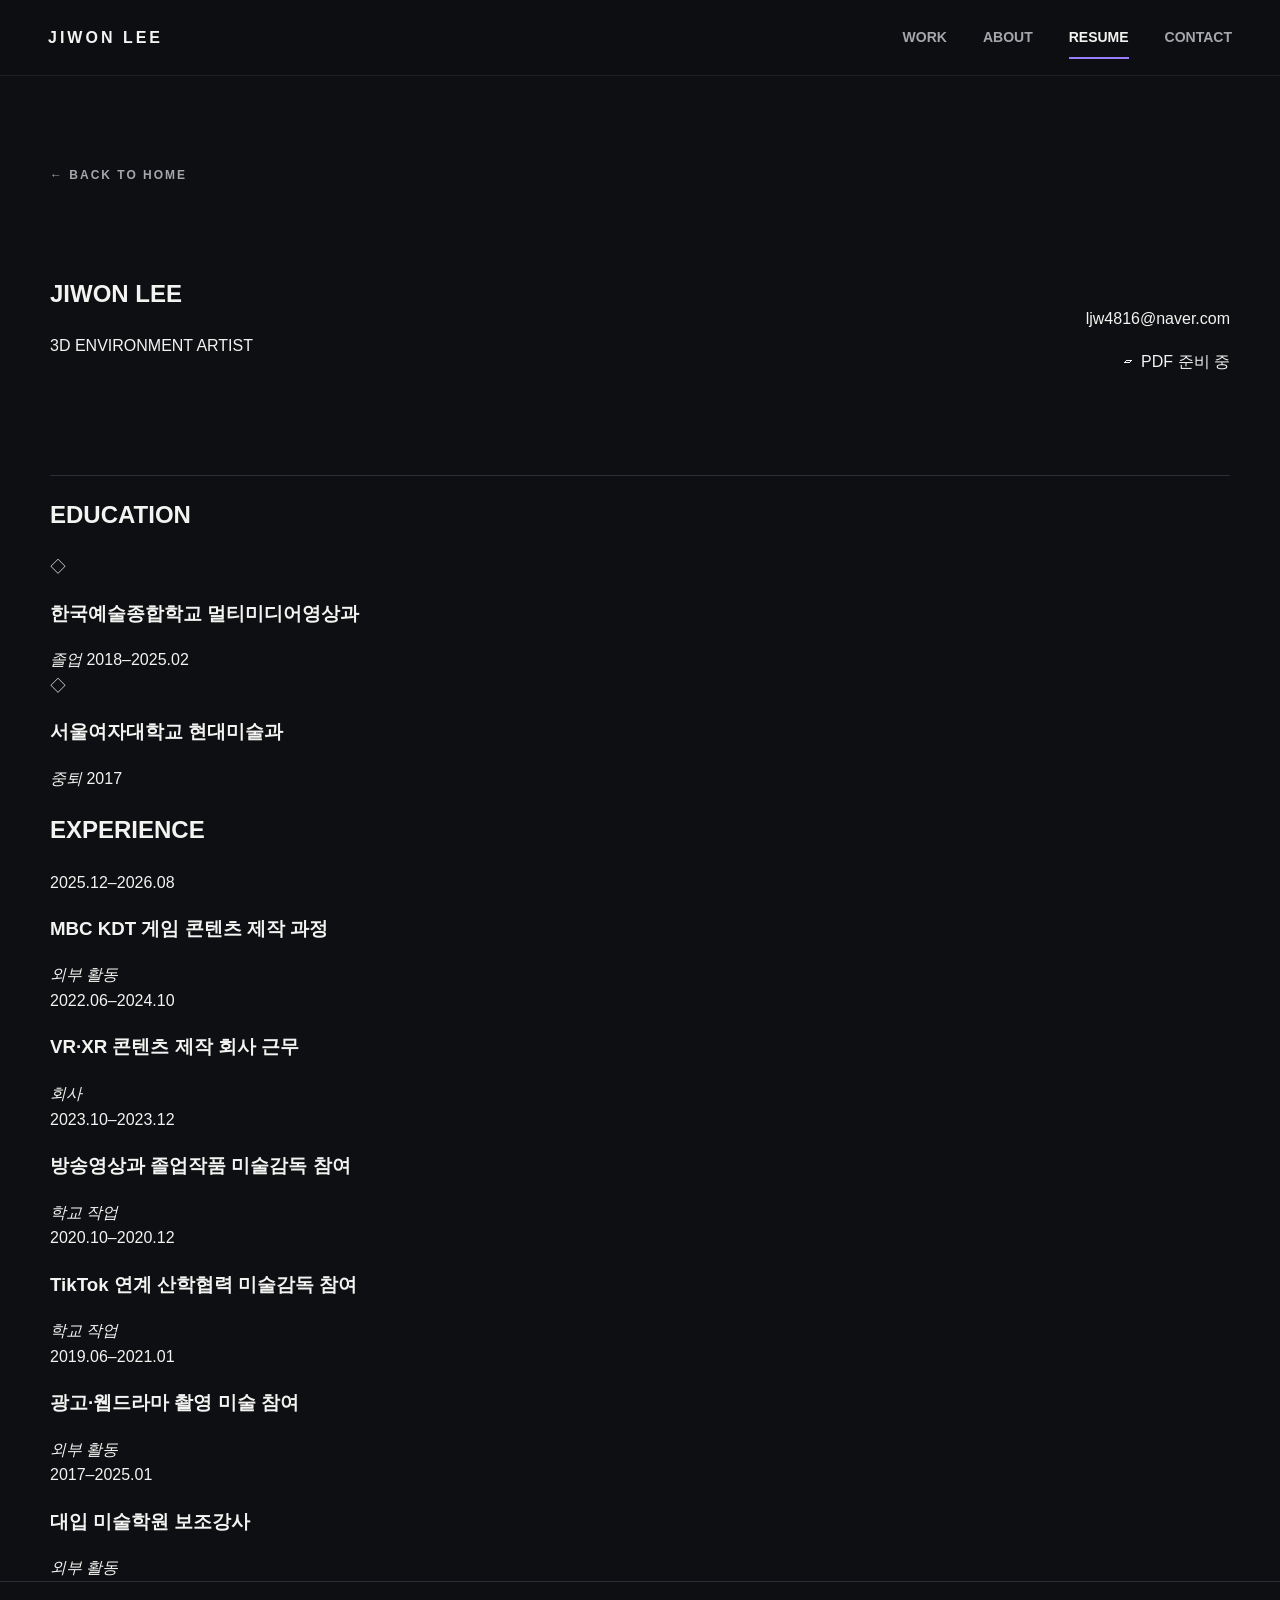
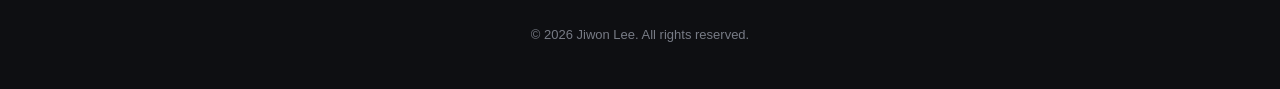
==== commit 4a093748: "이력서 인포그래픽 구조 적용" ====
--- a/resume.html
+++ b/resume.html
@@ -3,11 +3,7 @@
 
 <head>
     <meta charset="UTF-8">
-
-    <meta
-        name="viewport"
-        content="width=device-width, initial-scale=1.0"
-    >
+    <meta name="viewport" content="width=device-width, initial-scale=1.0">
 
     <title>Resume | Jiwon Lee</title>
 
@@ -15,15 +11,10 @@
     <link rel="stylesheet" href="projects/resume.css">
 </head>
 
-
 <body class="resume-page">
 
-    <!-- 상단 내비게이션 -->
     <header class="site-header">
-
-        <a class="logo" href="index.html">
-            JIWON LEE
-        </a>
+        <a class="logo" href="index.html">JIWON LEE</a>
 
         <nav>
             <a href="index.html#projects">Work</a>
@@ -31,293 +22,193 @@
             <a class="active" href="resume.html">Resume</a>
             <a href="index.html#contact">Contact</a>
         </nav>
-
     </header>
 
 
     <main class="resume-main">
 
-        <!-- 이력서 상단 -->
+        <!-- 상단 프로필 -->
         <section class="resume-hero">
 
             <a class="resume-back-link" href="index.html">
                 ← BACK TO HOME
             </a>
 
-            <div class="resume-heading">
-
-                <p class="resume-label">
-                    3D ENVIRONMENT ARTIST
-                </p>
-
+            <div class="resume-identity">
                 <h1>JIWON LEE</h1>
 
-                <p class="resume-page-title">
-                    EDUCATION &amp; EXPERIENCE
-                </p>
-
+                <i></i>
+
+                <p>3D ENVIRONMENT ARTIST</p>
             </div>
 
             <div class="resume-actions">
 
-                <span class="resume-download disabled-download">
-                    PDF 준비 중
-                </span>
-
-                <a
-                    class="resume-email"
-                    href="mailto:ljw4816@naver.com"
-                >
+                <a href="mailto:ljw4816@naver.com">
                     ljw4816@naver.com
                 </a>
 
+                <span>
+                    ▱&nbsp; PDF 준비 중
+                </span>
+
             </div>
 
         </section>
 
 
         <!-- 학력 -->
-        <section class="resume-content-section">
-
-            <div class="resume-section-title">
-
-                <span>01</span>
-
+        <section class="info-section">
+
+            <header class="info-title">
+                <b></b>
                 <h2>EDUCATION</h2>
-
-            </div>
-
-
-            <div class="resume-section-body">
-
-                <div class="resume-list">
-
-                    <!-- 한국예술종합학교 -->
-                    <article class="resume-card">
-
-                        <h3>한국예술종합학교 멀티미디어영상과</h3>
-
-                        <p class="resume-category">
-                            졸업
-                        </p>
-
-                        <p class="resume-date">
-                            2018–2025.02
-                        </p>
-
-                    </article>
-
-
-                    <!-- 서울여자대학교 -->
-                    <article class="resume-card">
-
-                        <h3>서울여자대학교 현대미술과</h3>
-
-                        <p class="resume-category">
-                            중퇴
-                        </p>
-
-                        <p class="resume-date">
-                            2017
-                        </p>
-
-                    </article>
-
-                </div>
+            </header>
+
+            <div class="education-list">
+
+                <article class="education-row">
+
+                    <span class="edu-icon">◇</span>
+
+                    <h3>
+                        한국예술종합학교 멀티미디어영상과
+                    </h3>
+
+                    <em>졸업</em>
+
+                    <time>2018–2025.02</time>
+
+                </article>
+
+
+                <article class="education-row">
+
+                    <span class="edu-icon">◇</span>
+
+                    <h3>
+                        서울여자대학교 현대미술과
+                    </h3>
+
+                    <em>중퇴</em>
+
+                    <time>2017</time>
+
+                </article>
 
             </div>
 
         </section>
 
 
-        <!-- 경력 및 활동 -->
-        <section class="resume-content-section">
-
-            <div class="resume-section-title">
-
-                <span>02</span>
-
+        <!-- 경력 -->
+        <section class="info-section">
+
+            <header class="info-title">
+                <b></b>
                 <h2>EXPERIENCE</h2>
-
-            </div>
-
-
-            <div class="resume-section-body">
-
-                <div class="experience-timeline">
-
-                    <!-- MBC KDT -->
-                    <article class="timeline-entry">
-
-                        <div class="timeline-marker"></div>
-
-                        <div class="timeline-card">
-
-                            <h3>
-                                MBC KDT 게임 콘텐츠 제작 과정
-                            </h3>
-
-                            <p class="resume-category">
-                                외부 활동
-                            </p>
-
-                            <p class="resume-date">
-                                2025.12–2026.08
-                            </p>
-
-                        </div>
-
-                    </article>
-
-
-                    <!-- VR·XR 회사 -->
-                    <article class="timeline-entry">
-
-                        <div class="timeline-marker"></div>
-
-                        <div class="timeline-card">
-
-                            <h3>
-                                VR·XR 콘텐츠 제작 회사 근무
-                            </h3>
-
-                            <p class="resume-category">
-                                회사
-                            </p>
-
-                            <p class="resume-date">
-                                2022.06–2024.10
-                            </p>
-
-                        </div>
-
-                    </article>
-
-
-                    <!-- 방송영상과 졸업작품 -->
-                    <article class="timeline-entry">
-
-                        <div class="timeline-marker"></div>
-
-                        <div class="timeline-card">
-
-                            <h3>
-                                방송영상과 졸업작품 미술감독 참여
-                            </h3>
-
-                            <p class="resume-category">
-                                학교 작업
-                            </p>
-
-                            <p class="resume-date">
-                                2023.10–2023.12
-                            </p>
-
-                        </div>
-
-                    </article>
-
-
-                    <!-- TikTok 산학협력 -->
-                    <article class="timeline-entry">
-
-                        <div class="timeline-marker"></div>
-
-                        <div class="timeline-card">
-
-                            <h3>
-                                TikTok 연계 산학협력 미술감독 참여
-                            </h3>
-
-                            <p class="resume-category">
-                                학교 작업
-                            </p>
-
-                            <p class="resume-date">
-                                2020.10–2020.12
-                            </p>
-
-                        </div>
-
-                    </article>
-
-
-                    <!-- 광고·웹드라마 -->
-                    <article class="timeline-entry">
-
-                        <div class="timeline-marker"></div>
-
-                        <div class="timeline-card">
-
-                            <h3>
-                                광고·웹드라마 촬영 미술 참여
-                            </h3>
-
-                            <p class="resume-category">
-                                외부 활동
-                            </p>
-
-                            <p class="resume-date">
-                                2019.06–2021.01
-                            </p>
-
-                        </div>
-
-                    </article>
-
-
-                    <!-- 미술학원 -->
-                    <article class="timeline-entry">
-
-                        <div class="timeline-marker"></div>
-
-                        <div class="timeline-card">
-
-                            <h3>
-                                대입 미술학원 보조강사
-                            </h3>
-
-                            <p class="resume-category">
-                                외부 활동
-                            </p>
-
-                            <p class="resume-date">
-                                2017–2025.01
-                            </p>
-
-                        </div>
-
-                    </article>
-
-                </div>
+            </header>
+
+            <div class="timeline-list">
+
+                <article class="timeline-row">
+
+                    <time>2025.12–2026.08</time>
+
+                    <i></i>
+
+                    <h3>
+                        MBC KDT 게임 콘텐츠 제작 과정
+                    </h3>
+
+                    <em>외부 활동</em>
+
+                </article>
+
+
+                <article class="timeline-row">
+
+                    <time>2022.06–2024.10</time>
+
+                    <i></i>
+
+                    <h3>
+                        VR·XR 콘텐츠 제작 회사 근무
+                    </h3>
+
+                    <em>회사</em>
+
+                </article>
+
+
+                <article class="timeline-row">
+
+                    <time>2023.10–2023.12</time>
+
+                    <i></i>
+
+                    <h3>
+                        방송영상과 졸업작품 미술감독 참여
+                    </h3>
+
+                    <em>학교 작업</em>
+
+                </article>
+
+
+                <article class="timeline-row">
+
+                    <time>2020.10–2020.12</time>
+
+                    <i></i>
+
+                    <h3>
+                        TikTok 연계 산학협력 미술감독 참여
+                    </h3>
+
+                    <em>학교 작업</em>
+
+                </article>
+
+
+                <article class="timeline-row">
+
+                    <time>2019.06–2021.01</time>
+
+                    <i></i>
+
+                    <h3>
+                        광고·웹드라마 촬영 미술 참여
+                    </h3>
+
+                    <em>외부 활동</em>
+
+                </article>
+
+
+                <article class="timeline-row">
+
+                    <time>2017–2025.01</time>
+
+                    <i></i>
+
+                    <h3>
+                        대입 미술학원 보조강사
+                    </h3>
+
+                    <em>외부 활동</em>
+
+                </article>
 
             </div>
 
         </section>
 
-
-        <!-- 연락처 -->
-        <section class="resume-contact">
-
-            <p>CONTACT</p>
-
-            <h2>LET'S WORK TOGETHER.</h2>
-
-            <a href="mailto:ljw4816@naver.com">
-                ljw4816@naver.com
-            </a>
-
-        </section>
-
     </main>
 
 
     <footer>
-
-        <p>
-            © 2026 Jiwon Lee. All rights reserved.
-        </p>
-
+        <p>© 2026 Jiwon Lee. All rights reserved.</p>
     </footer>
 
 </body>
--- a/projects/resume.css
+++ b/projects/resume.css
@@ -1,5 +1,5 @@
 /* ================================
-   웹 이력서 기본 설정
+   이력서 기본 설정
 ================================ */
 
 .resume-page {
@@ -14,7 +14,7 @@
 
 
 /* ================================
-   현재 내비게이션 표시
+   현재 메뉴 표시
 ================================ */
 
 .site-header nav a.active {
@@ -35,12 +35,14 @@
     grid-template-columns: minmax(0, 1fr) auto;
     gap: 70px;
 
-    padding: 82px 0 90px;
+    padding: 90px 0 100px;
+
     border-bottom: 1px solid var(--line);
 }
 
 .resume-back-link {
     grid-column: 1 / -1;
+
     width: fit-content;
 
     color: var(--text-secondary);
@@ -57,36 +59,411 @@
 }
 
 .resume-label {
-    margin: 0 0 16px;
-
-    color: var(--accent);
+    margin: 0 0 18px;
+
+    color: var(--accent);
+
+    font-size: 13px;
+    font-weight: 800;
+    letter-spacing: 4px;
+}
+
+.resume-heading h1 {
+    margin: 0;
+
+    color: var(--text-primary);
+
+    font-size: clamp(58px, 9vw, 112px);
+    font-weight: 800;
+    line-height: 0.9;
+    letter-spacing: -5px;
+}
+
+.resume-page-title {
+    margin: 32px 0 0;
+
+    color: var(--text-secondary);
+
+    font-size: 14px;
+    font-weight: 600;
+    letter-spacing: 3px;
+}
+
+.resume-actions {
+    display: flex;
+    align-items: flex-end;
+    flex-direction: column;
+    justify-content: flex-end;
+    gap: 18px;
+}
+
+.resume-download {
+    display: inline-flex;
+    align-items: center;
+    justify-content: center;
+
+    min-width: 180px;
+    padding: 14px 22px;
+
+    color: var(--accent);
+    border: 1px solid var(--accent);
 
     font-size: 13px;
     font-weight: 700;
+    letter-spacing: 1px;
+}
+
+.disabled-download {
+    cursor: default;
+    opacity: 0.45;
+    pointer-events: none;
+}
+
+.resume-email {
+    color: var(--text-secondary);
+
+    font-size: 14px;
+
+    transition: color 0.2s ease;
+}
+
+.resume-email:hover {
+    color: var(--text-primary);
+}
+
+
+/* ================================
+   공통 섹션
+================================ */
+
+.resume-content-section {
+    display: grid;
+    grid-template-columns: 220px minmax(0, 1fr);
+    gap: 70px;
+
+    padding: 90px 0;
+
+    border-bottom: 1px solid var(--line);
+}
+
+.resume-section-title {
+    position: sticky;
+    top: 115px;
+    align-self: start;
+}
+
+.resume-section-title span {
+    display: block;
+
+    margin-bottom: 10px;
+
+    color: var(--accent);
+
+    font-size: 13px;
+    font-weight: 800;
+}
+
+.resume-section-title h2 {
+    margin: 0;
+
+    color: var(--text-primary);
+
+    font-size: clamp(22px, 3vw, 32px);
+    line-height: 1.2;
+    letter-spacing: 2px;
+}
+
+.resume-section-title h2::after {
+    display: block;
+
+    width: 42px;
+    height: 3px;
+    margin-top: 18px;
+
+    background-color: var(--accent);
+
+    content: "";
+}
+
+.resume-section-body {
+    min-width: 0;
+}
+
+
+/* ================================
+   학력
+================================ */
+
+.resume-list {
+    display: grid;
+    gap: 20px;
+}
+
+.resume-card {
+    padding: 28px 30px;
+
+    background-color: var(--surface);
+    border: 1px solid var(--line);
+
+    transition:
+        transform 0.2s ease,
+        border-color 0.2s ease;
+}
+
+.resume-card:hover {
+    transform: translateY(-3px);
+
+    border-color: var(--accent);
+}
+
+.resume-card h3 {
+    margin: 0 0 12px;
+
+    color: var(--text-primary);
+
+    font-size: clamp(19px, 2vw, 25px);
+    line-height: 1.45;
+}
+
+
+/* ================================
+   정보 표시
+================================ */
+
+.resume-category {
+    margin: 0 0 5px;
+
+    color: var(--text-secondary);
+
+    font-size: 14px;
+    font-weight: 600;
+}
+
+.resume-date {
+    margin: 0;
+
+    color: var(--accent);
+
+    font-size: 13px;
+    font-weight: 700;
+    letter-spacing: 0.5px;
+}
+
+
+/* ================================
+   경력 타임라인
+================================ */
+
+.experience-timeline {
+    position: relative;
+}
+
+.experience-timeline::before {
+    position: absolute;
+    top: 10px;
+    bottom: 10px;
+    left: 7px;
+
+    width: 1px;
+
+    background-color: var(--line);
+
+    content: "";
+}
+
+.timeline-entry {
+    position: relative;
+
+    padding: 0 0 30px 44px;
+}
+
+.timeline-entry:last-child {
+    padding-bottom: 0;
+}
+
+.timeline-marker {
+    position: absolute;
+    top: 30px;
+    left: 0;
+
+    width: 15px;
+    height: 15px;
+
+    background-color: var(--background);
+    border: 3px solid var(--accent);
+    border-radius: 50%;
+
+    box-shadow: 0 0 0 6px var(--background);
+}
+
+.timeline-card {
+    padding: 28px 30px;
+
+    background-color: var(--surface);
+    border: 1px solid var(--line);
+
+    transition:
+        transform 0.2s ease,
+        border-color 0.2s ease;
+}
+
+.timeline-card:hover {
+    transform: translateY(-3px);
+
+    border-color: var(--accent);
+}
+
+.timeline-card h3 {
+    margin: 0 0 12px;
+
+    color: var(--text-primary);
+
+    font-size: clamp(19px, 2vw, 25px);
+    line-height: 1.45;
+}
+
+
+/* ================================
+   연락처
+================================ */
+
+.resume-contact {
+    padding: 130px 0;
+
+    text-align: center;
+}
+
+.resume-contact > p {
+    margin: 0;
+
+    color: var(--accent);
+
+    font-size: 12px;
+    font-weight: 700;
     letter-spacing: 4px;
 }
 
-.resume-heading h1 {
-    margin: 0;
-
-    color: var(--text-primary);
-
-    font-size: clamp(54px, 8vw, 105px);
-    font-weight: 800;
-    line-height: 0.95;
-    letter-spacing: -4px;
-}
-
-.resume-page-title {
-    margin: 26px 0 0;
+.resume-contact h2 {
+    margin: 20px 0;
+
+    color: var(--text-primary);
+
+    font-size: clamp(38px, 7vw, 76px);
+    line-height: 1.1;
+}
+
+.resume-contact a {
+    display: inline-block;
+
+    margin-top: 10px;
 
     color: var(--text-secondary);
 
-    font-size: 15px;
-    font-weight: 700;
-    letter-spacing: 5px;
-}
-
-.resume-actions {
-    display: flex;
-    align-items: flex-end
+    font-size: clamp(17px, 2vw, 23px);
+
+    transition: color 0.2s ease;
+}
+
+.resume-contact a:hover {
+    color: var(--accent);
+}
+
+
+/* ================================
+   태블릿
+================================ */
+
+@media (max-width: 900px) {
+
+    .resume-main {
+        width: calc(100% - 48px);
+        padding-top: 68px;
+    }
+
+    .resume-hero {
+        grid-template-columns: 1fr;
+        gap: 42px;
+
+        padding: 65px 0 75px;
+    }
+
+    .resume-actions {
+        align-items: flex-start;
+    }
+
+    .resume-content-section {
+        grid-template-columns: 1fr;
+        gap: 50px;
+
+        padding: 75px 0;
+    }
+
+    .resume-section-title {
+        position: static;
+    }
+
+}
+
+
+/* ================================
+   모바일
+================================ */
+
+@media (max-width: 620px) {
+
+    .resume-main {
+        width: calc(100% - 32px);
+    }
+
+    .resume-hero {
+        gap: 35px;
+
+        padding: 48px 0 60px;
+    }
+
+    .resume-heading h1 {
+        font-size: clamp(45px, 16vw, 68px);
+        letter-spacing: -2px;
+    }
+
+    .resume-page-title {
+        margin-top: 24px;
+
+        font-size: 12px;
+        letter-spacing: 2px;
+    }
+
+    .resume-content-section {
+        gap: 42px;
+
+        padding: 60px 0;
+    }
+
+    .resume-card {
+        padding: 22px 20px;
+    }
+
+    .experience-timeline::before {
+        left: 6px;
+    }
+
+    .timeline-entry {
+        padding: 0 0 24px 34px;
+    }
+
+    .timeline-marker {
+        top: 25px;
+
+        width: 13px;
+        height: 13px;
+    }
+
+    .timeline-card {
+        padding: 22px 20px;
+    }
+
+    .resume-contact {
+        padding: 90px 0;
+    }
+
+}
